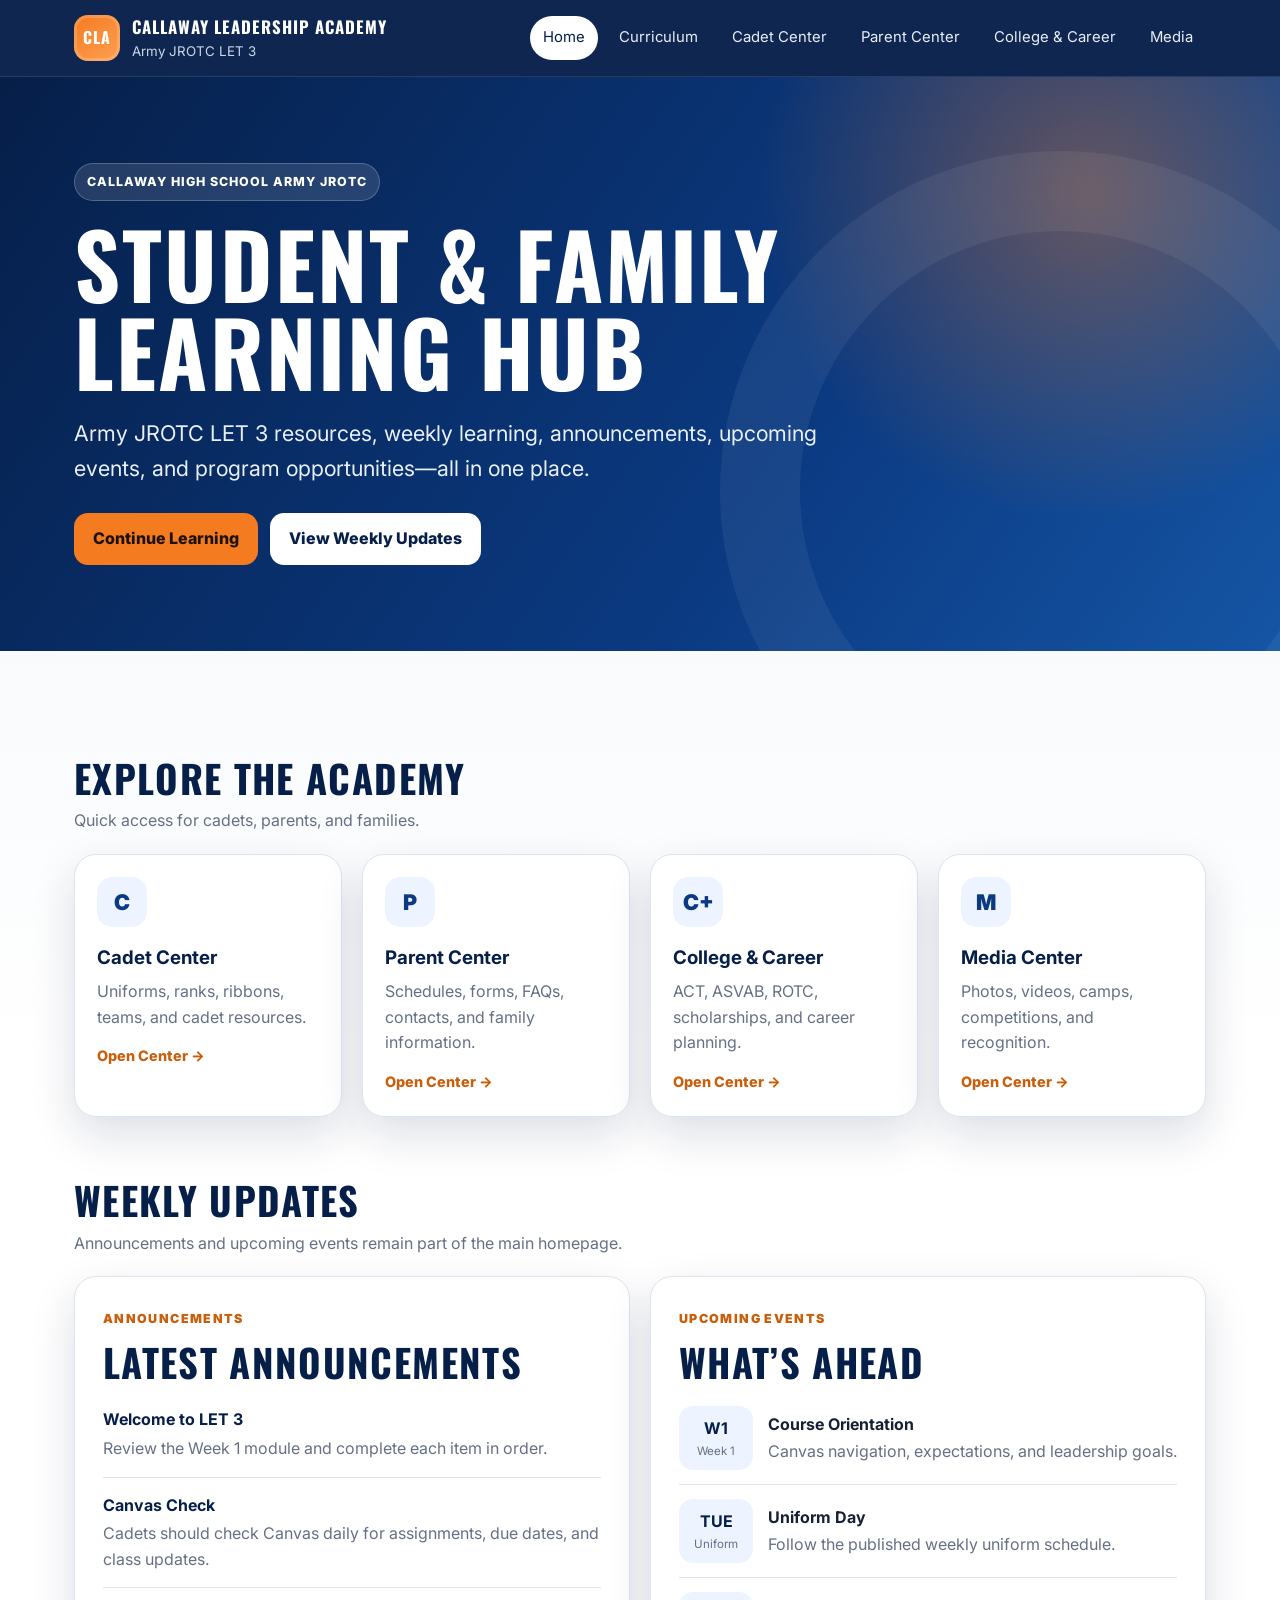
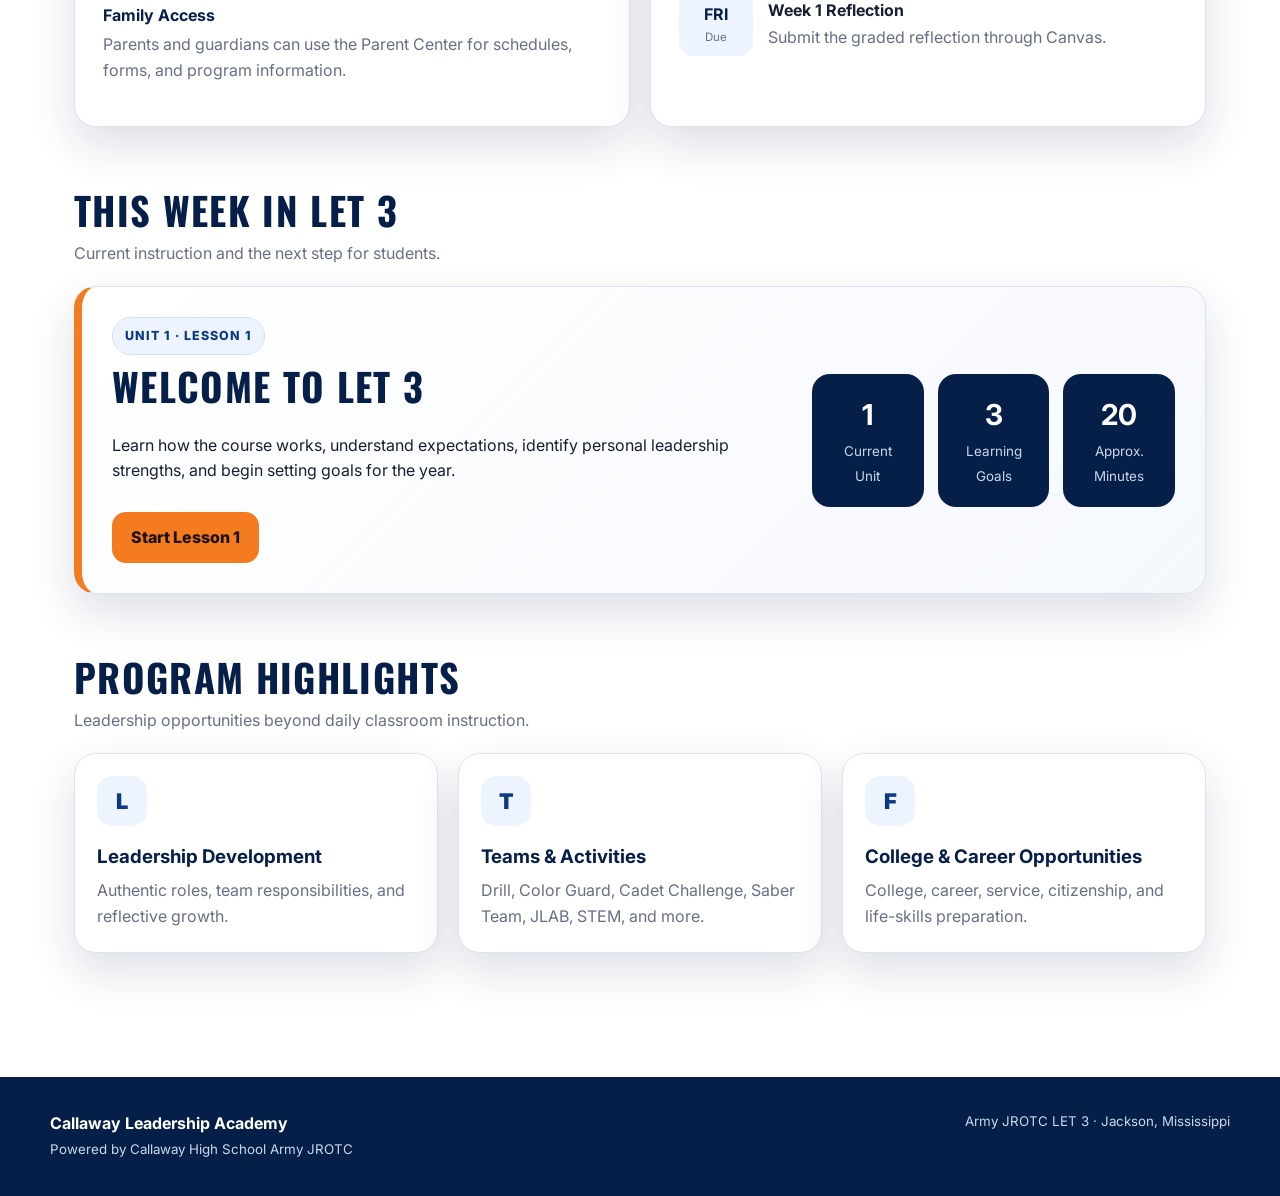
==== index.html @ 42c8ad1b "Add files via upload" ====
<!DOCTYPE html>
<html lang="en">
<head>
<meta charset="UTF-8">
<meta name="viewport" content="width=device-width,initial-scale=1">
<title>Callaway Leadership Academy | Army JROTC LET 3</title>
<link rel="preconnect" href="https://fonts.googleapis.com">
<link rel="preconnect" href="https://fonts.gstatic.com" crossorigin>
<link href="https://fonts.googleapis.com/css2?family=Inter:wght@400;600;700;800&family=Oswald:wght@500;600;700&display=swap" rel="stylesheet">
<link rel="stylesheet" href="assets/css/academy.css">
</head>
<body>
<header class="site-header">
  <div class="nav-wrap">
    <a class="brand" href="index.html">
      <div class="brand-mark">CLA</div>
      <div class="brand-copy">
        <strong>CALLAWAY LEADERSHIP ACADEMY</strong>
        <small>Army JROTC LET 3</small>
      </div>
    </a>
    <nav class="nav-links" aria-label="Primary">
      <a href="index.html" aria-current="page">Home</a>
      <a href="units/unit-1/lesson-1.html">Curriculum</a>
      <a href="academy/cadet-center/index.html">Cadet Center</a>
      <a href="academy/parent-center/index.html">Parent Center</a>
      <a href="academy/college-career/index.html">College & Career</a>
      <a href="academy/media-center/index.html">Media</a>
    </nav>
  </div>
</header>

<section class="hero">
  <div class="hero-inner">
    <span class="eyebrow">Callaway High School Army JROTC</span>
    <h1>Student & Family Learning Hub</h1>
    <p>Army JROTC LET 3 resources, weekly learning, announcements, upcoming events, and program opportunities—all in one place.</p>
    <div class="actions">
      <a class="btn btn-primary" href="units/unit-1/lesson-1.html">Continue Learning</a>
      <a class="btn btn-secondary" href="#weekly-updates">View Weekly Updates</a>
    </div>
  </div>
</section>

<main>
  <section aria-label="Academy quick links">
    <div class="section-head">
      <div>
        <h2>Explore the Academy</h2>
        <p>Quick access for cadets, parents, and families.</p>
      </div>
    </div>
    <div class="grid grid-4 academy-quick-links">
      <a class="card" href="academy/cadet-center/index.html"><div class="icon">C</div><h3>Cadet Center</h3><p>Uniforms, ranks, ribbons, teams, and cadet resources.</p><span class="meta">Open Center →</span></a>
      <a class="card" href="academy/parent-center/index.html"><div class="icon">P</div><h3>Parent Center</h3><p>Schedules, forms, FAQs, contacts, and family information.</p><span class="meta">Open Center →</span></a>
      <a class="card" href="academy/college-career/index.html"><div class="icon">C+</div><h3>College & Career</h3><p>ACT, ASVAB, ROTC, scholarships, and career planning.</p><span class="meta">Open Center →</span></a>
      <a class="card" href="academy/media-center/index.html"><div class="icon">M</div><h3>Media Center</h3><p>Photos, videos, camps, competitions, and recognition.</p><span class="meta">Open Center →</span></a>
    </div>
  </section>

  <section id="weekly-updates">
    <div class="section-head">
      <div>
        <h2>Weekly Updates</h2>
        <p>Announcements and upcoming events remain part of the main homepage.</p>
      </div>
    </div>
    <div class="grid grid-2">
      <article class="content-card update-panel">
        <span class="kicker">Announcements</span>
        <h2>Latest Announcements</h2>
        <div class="update-item"><strong>Welcome to LET 3</strong><p>Review the Week 1 module and complete each item in order.</p></div>
        <div class="update-item"><strong>Canvas Check</strong><p>Cadets should check Canvas daily for assignments, due dates, and class updates.</p></div>
        <div class="update-item"><strong>Family Access</strong><p>Parents and guardians can use the Parent Center for schedules, forms, and program information.</p></div>
      </article>
      <article class="content-card update-panel">
        <span class="kicker">Upcoming Events</span>
        <h2>What’s Ahead</h2>
        <div class="event-row"><div class="event-date"><strong>W1</strong><span>Week 1</span></div><div><strong>Course Orientation</strong><p>Canvas navigation, expectations, and leadership goals.</p></div></div>
        <div class="event-row"><div class="event-date"><strong>TUE</strong><span>Uniform</span></div><div><strong>Uniform Day</strong><p>Follow the published weekly uniform schedule.</p></div></div>
        <div class="event-row"><div class="event-date"><strong>FRI</strong><span>Due</span></div><div><strong>Week 1 Reflection</strong><p>Submit the graded reflection through Canvas.</p></div></div>
      </article>
    </div>
  </section>

  <section id="this-week">
    <div class="section-head">
      <div>
        <h2>This Week in LET 3</h2>
        <p>Current instruction and the next step for students.</p>
      </div>
    </div>
    <div class="content-card feature">
      <div>
        <span class="eyebrow" style="background:#eef4ff;color:#0b3a82;border-color:#d5e1f3">Unit 1 · Lesson 1</span>
        <h2>Welcome to LET 3</h2>
        <p>Learn how the course works, understand expectations, identify personal leadership strengths, and begin setting goals for the year.</p>
        <div class="actions">
          <a class="btn btn-primary" href="units/unit-1/lesson-1.html">Start Lesson 1</a>
        </div>
      </div>
      <div class="stat-row">
        <div class="stat"><strong>1</strong><span>Current Unit</span></div>
        <div class="stat"><strong>3</strong><span>Learning Goals</span></div>
        <div class="stat"><strong>20</strong><span>Approx. Minutes</span></div>
      </div>
    </div>
  </section>

  <section>
    <div class="section-head"><div><h2>Program Highlights</h2><p>Leadership opportunities beyond daily classroom instruction.</p></div></div>
    <div class="grid grid-3">
      <div class="card"><div class="icon">L</div><h3>Leadership Development</h3><p>Authentic roles, team responsibilities, and reflective growth.</p></div>
      <div class="card"><div class="icon">T</div><h3>Teams & Activities</h3><p>Drill, Color Guard, Cadet Challenge, Saber Team, JLAB, STEM, and more.</p></div>
      <div class="card"><div class="icon">F</div><h3>College & Career Opportunities</h3><p>College, career, service, citizenship, and life-skills preparation.</p></div>
    </div>
  </section>
</main>

<footer><div class="footer-inner"><div><strong>Callaway Leadership Academy</strong><br><small>Powered by Callaway High School Army JROTC</small></div><small>Army JROTC LET 3 · Jackson, Mississippi</small></div></footer>
</body>
</html>
---- assets/css/academy.css ----
:root{
  --cla-blue:#0b3a82;
  --cla-blue-dark:#061f49;
  --cla-orange:#f47b20;
  --cla-orange-dark:#c95e0b;
  --cla-white:#ffffff;
  --cla-ink:#172033;
  --cla-muted:#667085;
  --cla-surface:#f4f7fb;
  --cla-line:#dbe3ef;
  --cla-success:#177245;
  --cla-warning:#9a6700;
  --shadow:0 18px 45px rgba(6,31,73,.14);
  --radius:22px;
  --max:1180px;
}

*{box-sizing:border-box}
html{scroll-behavior:smooth}
body{
  margin:0;
  color:var(--cla-ink);
  background:linear-gradient(180deg,#eef3f9 0,#fff 38%);
  font-family:Inter,Arial,sans-serif;
  line-height:1.6;
}
img{max-width:100%;display:block}
a{text-decoration:none;color:inherit}
button,input,textarea{font:inherit}

.site-header{
  position:sticky;
  top:0;
  z-index:50;
  background:rgba(6,31,73,.96);
  color:white;
  backdrop-filter:blur(14px);
  border-bottom:1px solid rgba(255,255,255,.1);
}
.nav-wrap{
  max-width:var(--max);
  margin:auto;
  padding:14px 24px;
  display:flex;
  align-items:center;
  justify-content:space-between;
  gap:24px;
}
.brand{display:flex;align-items:center;gap:12px;min-width:0}
.brand-mark{
  width:46px;height:46px;border-radius:14px;
  display:grid;place-items:center;
  font-family:Oswald,Impact,sans-serif;
  font-weight:700;
  letter-spacing:.08em;
  background:linear-gradient(145deg,var(--cla-orange),#ff9f52);
  box-shadow:inset 0 0 0 3px rgba(255,255,255,.16);
}
.brand-copy strong{
  display:block;
  font-family:Oswald,Impact,sans-serif;
  letter-spacing:.06em;
  font-size:1.05rem;
}
.brand-copy small{display:block;color:#cbd8eb}
.nav-links{display:flex;gap:8px;flex-wrap:wrap;justify-content:flex-end}
.nav-links a{
  padding:10px 13px;
  border-radius:999px;
  color:#e8eef8;
  font-size:.93rem;
}
.nav-links a:hover,.nav-links a[aria-current="page"]{
  background:white;color:var(--cla-blue-dark)
}

.hero{
  color:white;
  background:
    radial-gradient(circle at 85% 20%,rgba(244,123,32,.38),transparent 28%),
    linear-gradient(125deg,var(--cla-blue-dark),var(--cla-blue) 63%,#1555a4);
  min-height:520px;
  display:flex;
  align-items:center;
  position:relative;
  overflow:hidden;
}
.hero:after{
  content:"";
  position:absolute;right:-120px;bottom:-180px;
  width:520px;height:520px;border-radius:50%;
  border:80px solid rgba(255,255,255,.06);
}
.hero-inner{
  width:100%;max-width:var(--max);margin:auto;
  padding:86px 24px;position:relative;z-index:1;
}
.eyebrow{
  display:inline-flex;
  align-items:center;
  gap:8px;
  padding:8px 12px;
  border-radius:999px;
  font-weight:800;
  letter-spacing:.08em;
  text-transform:uppercase;
  font-size:.78rem;
  background:rgba(255,255,255,.12);
  border:1px solid rgba(255,255,255,.22);
}
.hero h1,.page-hero h1{
  margin:18px 0 10px;
  font-family:Oswald,Impact,sans-serif;
  text-transform:uppercase;
  line-height:.98;
  letter-spacing:.025em;
  font-size:clamp(3rem,7vw,6.5rem);
  max-width:930px;
}
.hero p{
  font-size:clamp(1.05rem,2vw,1.35rem);
  max-width:760px;
  color:#e9f0fa;
}
.actions{display:flex;flex-wrap:wrap;gap:12px;margin-top:28px}
.btn{
  display:inline-flex;align-items:center;justify-content:center;
  min-height:48px;padding:12px 18px;
  border-radius:14px;font-weight:800;
  border:1px solid transparent;
  cursor:pointer;
}
.btn-primary{background:var(--cla-orange);color:#1d1209}
.btn-primary:hover{background:#ff9140}
.btn-secondary{background:white;color:var(--cla-blue-dark)}
.btn-outline{border-color:var(--cla-line);background:white;color:var(--cla-blue-dark)}

main{max-width:var(--max);margin:auto;padding:44px 24px 72px}
section{margin:0 0 52px}
.section-head{
  display:flex;align-items:end;justify-content:space-between;
  gap:24px;margin-bottom:20px
}
.section-head h2,.content-card h2,.lesson-section h2{
  margin:0;
  font-family:Oswald,Impact,sans-serif;
  text-transform:uppercase;
  letter-spacing:.035em;
  color:var(--cla-blue-dark);
  font-size:clamp(1.7rem,3vw,2.5rem)
}
.section-head p{margin:0;color:var(--cla-muted);max-width:620px}
.grid{display:grid;gap:20px}
.grid-2{grid-template-columns:repeat(2,minmax(0,1fr))}
.grid-3{grid-template-columns:repeat(3,minmax(0,1fr))}
.grid-4{grid-template-columns:repeat(4,minmax(0,1fr))}
.card,.content-card,.lesson-section{
  background:white;
  border:1px solid var(--cla-line);
  border-radius:var(--radius);
  box-shadow:var(--shadow);
}
.card{padding:22px;transition:.22s ease}
.card:hover{transform:translateY(-4px);border-color:#c8d5e8}
.card .icon{
  width:50px;height:50px;border-radius:15px;
  display:grid;place-items:center;
  background:#eef4ff;color:var(--cla-blue);
  font-weight:900;font-size:1.35rem;margin-bottom:16px
}
.card h3{margin:0 0 6px;color:var(--cla-blue-dark)}
.card p{margin:0;color:var(--cla-muted)}
.card .meta{
  display:inline-block;margin-top:14px;
  color:var(--cla-orange-dark);font-weight:800;font-size:.9rem
}
.feature{
  padding:30px;
  display:grid;
  grid-template-columns:1.3fr .7fr;
  gap:26px;
  align-items:center;
  background:linear-gradient(135deg,#fff,#f5f8fd);
  border-left:8px solid var(--cla-orange);
}
.feature h2{margin-top:0}
.stat-row{display:grid;grid-template-columns:repeat(3,1fr);gap:14px}
.stat{
  background:var(--cla-blue-dark);color:white;
  border-radius:18px;padding:18px;text-align:center
}
.stat strong{display:block;font-size:1.8rem;color:#fff}
.stat span{font-size:.84rem;color:#cad7ea}

.page-hero{
  background:linear-gradient(120deg,var(--cla-blue-dark),var(--cla-blue));
  color:white;padding:74px 24px 54px
}
.page-hero-inner{max-width:var(--max);margin:auto}
.page-hero h1{font-size:clamp(2.7rem,6vw,5.4rem)}
.page-hero p{max-width:760px;color:#e7eef8;font-size:1.1rem}
.breadcrumbs{font-size:.9rem;color:#cbd8eb}

.lesson-shell{
  max-width:var(--max);
  margin:auto;
  padding:36px 24px 78px;
}
.progress-wrap{margin-bottom:28px}
.progress-label{
  display:flex;justify-content:space-between;
  font-weight:800;color:var(--cla-blue-dark);margin-bottom:8px
}
.progress{
  height:12px;background:#e7edf6;border-radius:999px;overflow:hidden
}
.progress span{
  display:block;height:100%;width:14%;
  background:linear-gradient(90deg,var(--cla-orange),#ffad63)
}
.lesson-layout{
  display:grid;
  grid-template-columns:280px minmax(0,1fr);
  gap:26px;
}
.lesson-nav{
  position:sticky;top:94px;align-self:start;
  background:white;border:1px solid var(--cla-line);
  border-radius:20px;padding:16px;box-shadow:var(--shadow)
}
.lesson-nav strong{
  display:block;padding:8px 10px 12px;
  color:var(--cla-blue-dark)
}
.lesson-nav a{
  display:block;padding:10px 12px;border-radius:12px;
  color:var(--cla-muted)
}
.lesson-nav a:hover{background:#eef4ff;color:var(--cla-blue)}
.lesson-content{display:grid;gap:22px}
.lesson-section{padding:28px}
.lesson-section .kicker{
  font-size:.78rem;text-transform:uppercase;letter-spacing:.11em;
  font-weight:900;color:var(--cla-orange-dark)
}
.objective-list{display:grid;gap:12px;padding:0;list-style:none}
.objective-list li{
  display:flex;gap:12px;align-items:flex-start;
  background:var(--cla-surface);padding:14px 16px;border-radius:14px
}
.check{
  width:25px;height:25px;border-radius:50%;
  display:grid;place-items:center;
  background:#dff5e9;color:var(--cla-success);font-weight:900;flex:none
}
.quote{
  padding:20px 24px;border-left:6px solid var(--cla-orange);
  background:#fff8f2;border-radius:0 16px 16px 0;
  font-size:1.08rem
}
.scenario{
  border:1px solid #f2d1b9;
  background:linear-gradient(135deg,#fff8f2,#fff);
}
.option-grid{display:grid;gap:12px;margin-top:18px}
.option{
  width:100%;text-align:left;padding:14px 16px;
  background:white;border:1px solid var(--cla-line);
  border-radius:14px;cursor:pointer
}
.option:hover{border-color:var(--cla-blue);background:#f7faff}
.feedback{
  display:none;margin-top:16px;padding:14px 16px;border-radius:14px;font-weight:700
}
.feedback.good{display:block;background:#e7f6ed;color:#135c38}
.feedback.try{display:block;background:#fff4d6;color:#805800}
.quiz-question{margin-bottom:22px}
.quiz-question h3{margin-bottom:10px}
.quiz-result{
  margin-top:18px;padding:14px 16px;
  border-radius:14px;background:#eef4ff;color:var(--cla-blue-dark);font-weight:800
}
.reflection textarea{
  width:100%;min-height:130px;border:1px solid var(--cla-line);
  border-radius:14px;padding:14px;resize:vertical
}
.lesson-footer{
  display:flex;justify-content:space-between;gap:12px;flex-wrap:wrap
}

footer{
  background:var(--cla-blue-dark);color:white;
  padding:34px 24px
}
.footer-inner{
  max-width:var(--max);margin:auto;
  display:flex;justify-content:space-between;gap:24px;flex-wrap:wrap
}
footer small{color:#cbd8eb}

@media (max-width:900px){
  .nav-links{display:none}
  .grid-4,.grid-3{grid-template-columns:repeat(2,minmax(0,1fr))}
  .feature,.lesson-layout{grid-template-columns:1fr}
  .lesson-nav{position:static}
}
@media (max-width:620px){
  .hero{min-height:auto}
  .hero-inner{padding:66px 20px}
  main,.lesson-shell{padding-left:18px;padding-right:18px}
  .grid-2,.grid-3,.grid-4,.stat-row{grid-template-columns:1fr}
  .section-head{display:block}
  .section-head p{margin-top:8px}
  .brand-copy small{display:none}
}

/* v3.1 homepage corrections */
.update-panel{padding:28px}
.update-panel .kicker{font-size:.78rem;text-transform:uppercase;letter-spacing:.11em;font-weight:900;color:var(--cla-orange-dark)}
.update-item{padding:15px 0;border-bottom:1px solid var(--cla-line)}
.update-item:last-child{border-bottom:0}
.update-item strong{color:var(--cla-blue-dark)}
.update-item p{margin:3px 0 0;color:var(--cla-muted)}
.event-row{display:grid;grid-template-columns:74px 1fr;gap:15px;padding:14px 0;border-bottom:1px solid var(--cla-line);align-items:center}
.event-row:last-child{border-bottom:0}
.event-row p{margin:2px 0 0;color:var(--cla-muted)}
.event-date{background:#eef4ff;border-radius:14px;padding:10px;text-align:center;color:var(--cla-blue-dark)}
.event-date strong,.event-date span{display:block}
.event-date span{font-size:.72rem;color:var(--cla-muted)}

@media (max-width:900px){
  .nav-wrap{align-items:flex-start;flex-direction:column;gap:10px}
  .nav-links{display:flex;width:100%;overflow-x:auto;flex-wrap:nowrap;justify-content:flex-start;padding-bottom:3px}
  .nav-links a{white-space:nowrap;background:rgba(255,255,255,.06)}
  .site-header{position:relative}
}
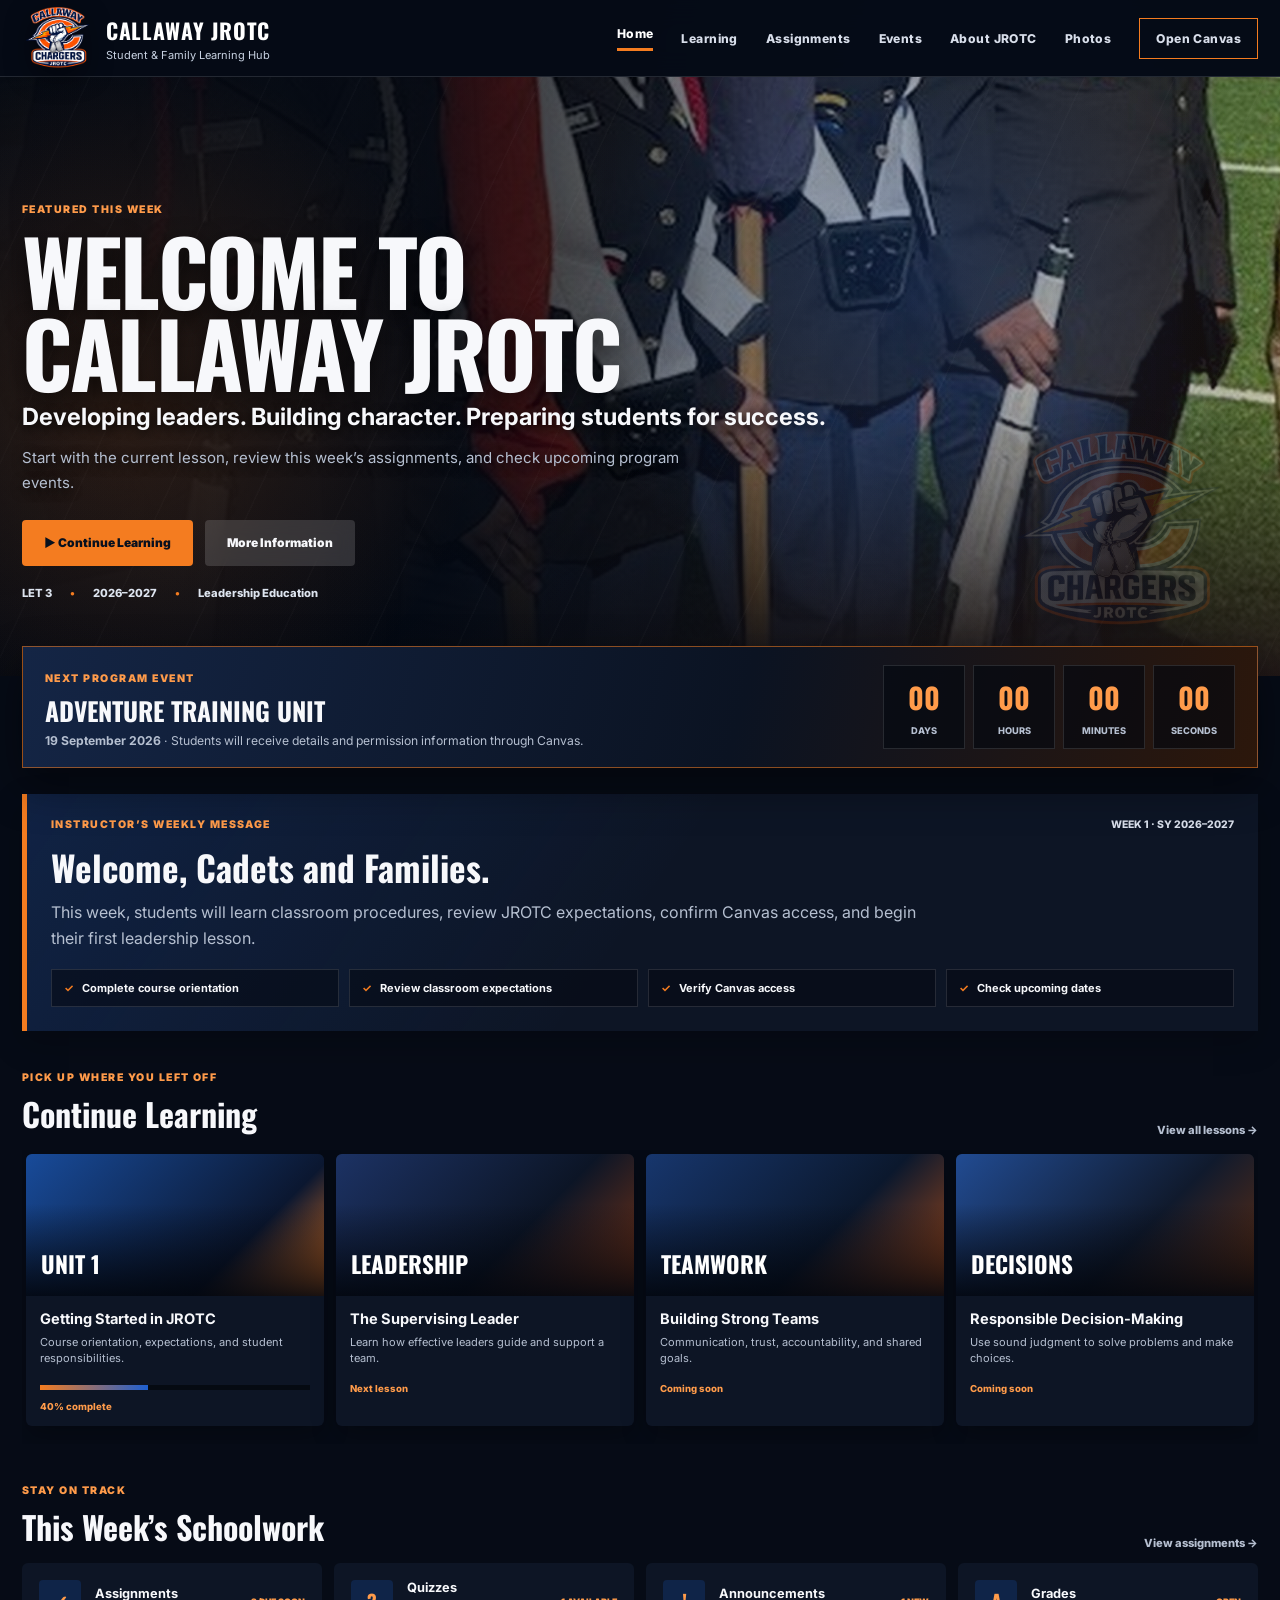
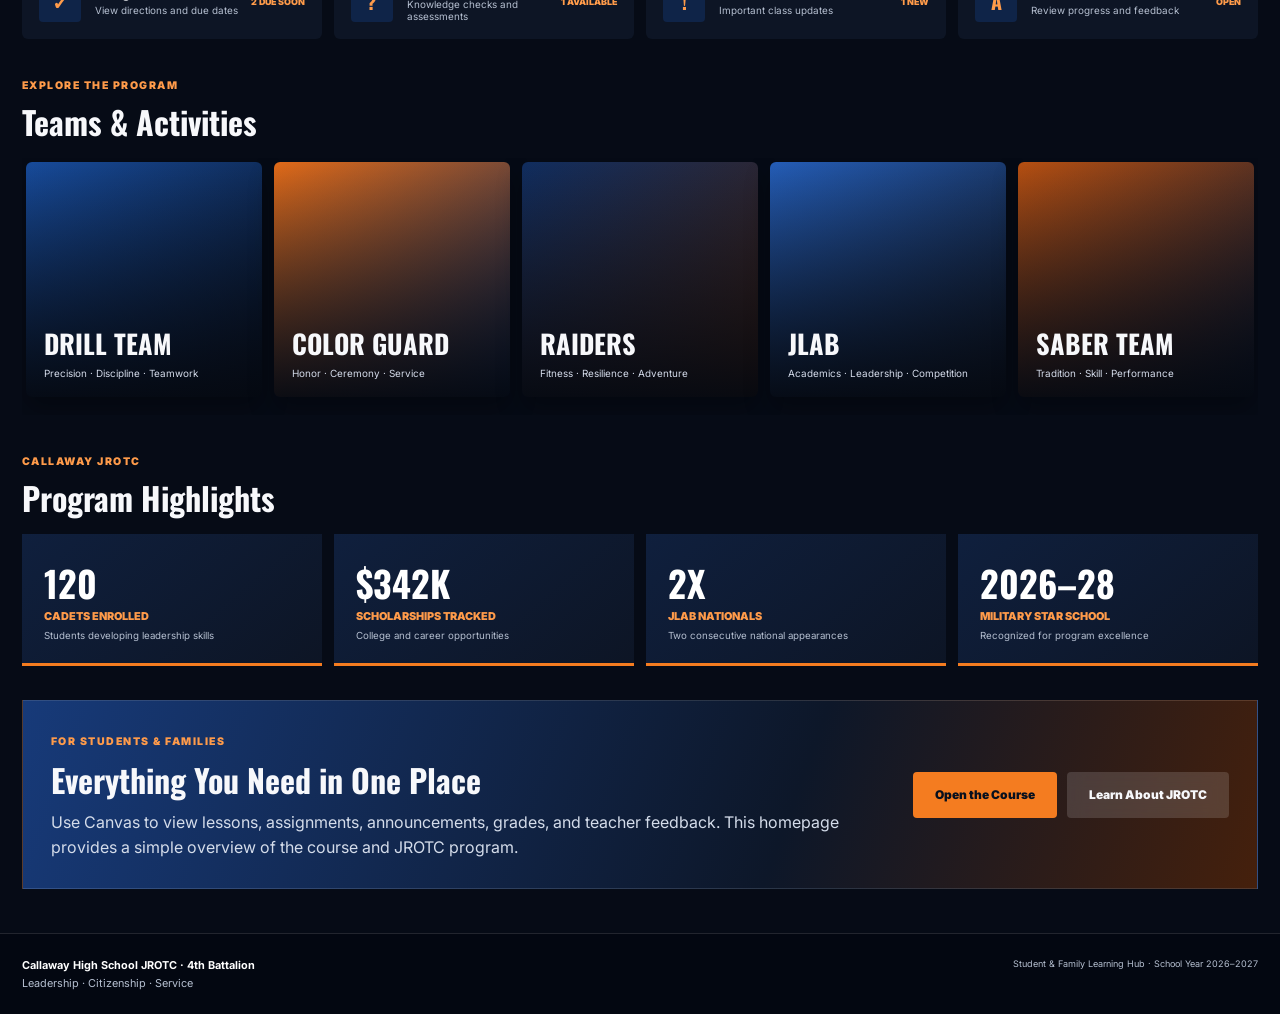
==== commit 57a05b59: "Add files via upload" ====
--- a/index.html
+++ b/index.html
@@ -1,122 +1,229 @@
-<!DOCTYPE html>
+<!doctype html>
 <html lang="en">
 <head>
-<meta charset="UTF-8">
-<meta name="viewport" content="width=device-width,initial-scale=1">
-<title>Callaway Leadership Academy | Army JROTC LET 3</title>
-<link rel="preconnect" href="https://fonts.googleapis.com">
-<link rel="preconnect" href="https://fonts.gstatic.com" crossorigin>
-<link href="https://fonts.googleapis.com/css2?family=Inter:wght@400;600;700;800&family=Oswald:wght@500;600;700&display=swap" rel="stylesheet">
-<link rel="stylesheet" href="assets/css/academy.css">
+  <meta charset="utf-8">
+  <meta name="viewport" content="width=device-width,initial-scale=1">
+  <title>Callaway JROTC Student &amp; Family Learning Hub</title>
+  <meta name="description" content="Callaway High School JROTC learning, assignments, events, teams, resources, and program highlights.">
+  <link rel="preconnect" href="https://fonts.googleapis.com">
+  <link rel="preconnect" href="https://fonts.gstatic.com" crossorigin>
+  <link href="https://fonts.googleapis.com/css2?family=Inter:wght@400;500;600;700;800;900&family=Oswald:wght@500;600;700&display=swap" rel="stylesheet">
+  <link rel="stylesheet" href="assets/css/style.css">
+  <script src="assets/js/script.js" defer></script>
 </head>
 <body>
+<a class="skip-link" href="#main">Skip to main content</a>
+
 <header class="site-header">
-  <div class="nav-wrap">
-    <a class="brand" href="index.html">
-      <div class="brand-mark">CLA</div>
-      <div class="brand-copy">
-        <strong>CALLAWAY LEADERSHIP ACADEMY</strong>
-        <small>Army JROTC LET 3</small>
-      </div>
+  <div class="header-inner">
+    <a class="brand" href="index.html" aria-label="Callaway JROTC home">
+      <img class="brand-logo" src="images/homepage/callaway-jrotc-logo.png" alt="Callaway Chargers JROTC logo">
+      <span class="brand-copy">
+        <strong>CALLAWAY JROTC</strong>
+        <small>Student &amp; Family Learning Hub</small>
+      </span>
     </a>
-    <nav class="nav-links" aria-label="Primary">
-      <a href="index.html" aria-current="page">Home</a>
-      <a href="units/unit-1/lesson-1.html">Curriculum</a>
-      <a href="academy/cadet-center/index.html">Cadet Center</a>
-      <a href="academy/parent-center/index.html">Parent Center</a>
-      <a href="academy/college-career/index.html">College & Career</a>
-      <a href="academy/media-center/index.html">Media</a>
+
+    <button class="menu-button" id="menu-button" type="button" aria-expanded="false" aria-controls="main-nav">Menu</button>
+
+    <nav class="main-nav" id="main-nav" aria-label="Main navigation">
+      <a class="active" href="#home">Home</a>
+      <a href="#learning">Learning</a>
+      <a href="#assignments">Assignments</a>
+      <a href="#events">Events</a>
+      <a href="battalion/our-battalion.html">About JROTC</a>
+      <a href="media/gallery.html">Photos</a>
+      <a class="canvas-button" href="https://jacksonps.instructure.com/courses/90257/modules" target="_top">Open Canvas</a>
     </nav>
   </div>
 </header>
 
-<section class="hero">
-  <div class="hero-inner">
-    <span class="eyebrow">Callaway High School Army JROTC</span>
-    <h1>Student & Family Learning Hub</h1>
-    <p>Army JROTC LET 3 resources, weekly learning, announcements, upcoming events, and program opportunities—all in one place.</p>
-    <div class="actions">
-      <a class="btn btn-primary" href="units/unit-1/lesson-1.html">Continue Learning</a>
-      <a class="btn btn-secondary" href="#weekly-updates">View Weekly Updates</a>
-    </div>
+<main id="main">
+  <section class="featured" id="home">
+    <div class="featured-overlay"></div>
+    <img class="hero-watermark" src="images/homepage/callaway-jrotc-logo.png" alt="" aria-hidden="true">
+    <div class="featured-content">
+      <span class="featured-label">FEATURED THIS WEEK</span>
+      <h1>Welcome to Callaway JROTC</h1>
+      <p class="featured-tagline">Developing leaders. Building character. Preparing students for success.</p>
+      <p class="featured-summary">Start with the current lesson, review this week’s assignments, and check upcoming program events.</p>
+      <div class="featured-actions">
+        <a class="button button-primary" href="https://jacksonps.instructure.com/courses/90257/modules" target="_top">▶ Continue Learning</a>
+        <a class="button button-secondary" href="#weekly-update">More Information</a>
+      </div>
+      <div class="featured-meta">
+        <span>LET 3</span>
+        <span>2026–2027</span>
+        <span>Leadership Education</span>
+      </div>
+    </div>
+  </section>
+
+  <section class="event-banner" id="events">
+    <div class="event-copy">
+      <span class="section-kicker">NEXT PROGRAM EVENT</span>
+      <h2 id="event-name">Adventure Training Unit</h2>
+      <p><strong id="event-date">19 September 2026</strong> · Students will receive details and permission information through Canvas.</p>
+    </div>
+    <div class="countdown" aria-label="Countdown to Adventure Training Unit">
+      <div><strong id="event-days">00</strong><span>Days</span></div>
+      <div><strong id="event-hours">00</strong><span>Hours</span></div>
+      <div><strong id="event-minutes">00</strong><span>Minutes</span></div>
+      <div><strong id="event-seconds">00</strong><span>Seconds</span></div>
+    </div>
+  </section>
+
+  <section class="weekly-update" id="weekly-update">
+    <div class="weekly-heading">
+      <span class="section-kicker">INSTRUCTOR’S WEEKLY MESSAGE</span>
+      <span class="week-label">WEEK 1 · SY 2026–2027</span>
+    </div>
+    <h2>Welcome, Cadets and Families.</h2>
+    <p>This week, students will learn classroom procedures, review JROTC expectations, confirm Canvas access, and begin their first leadership lesson.</p>
+    <div class="weekly-priorities">
+      <span>Complete course orientation</span>
+      <span>Review classroom expectations</span>
+      <span>Verify Canvas access</span>
+      <span>Check upcoming dates</span>
+    </div>
+  </section>
+
+  <section class="rail-section" id="learning">
+    <div class="rail-heading">
+      <div>
+        <span class="section-kicker">PICK UP WHERE YOU LEFT OFF</span>
+        <h2>Continue Learning</h2>
+      </div>
+      <a href="https://jacksonps.instructure.com/courses/90257/modules" target="_top">View all lessons →</a>
+    </div>
+
+    <div class="content-rail">
+      <a class="content-card featured-card" href="https://jacksonps.instructure.com/courses/90257/modules" target="_top">
+        <div class="card-visual card-unit-one"><span>UNIT 1</span></div>
+        <div class="card-body">
+          <h3>Getting Started in JROTC</h3>
+          <p>Course orientation, expectations, and student responsibilities.</p>
+          <div class="progress-line"><i style="width:40%"></i></div>
+          <small>40% complete</small>
+        </div>
+      </a>
+
+      <a class="content-card" href="https://jacksonps.instructure.com/courses/90257/modules" target="_top">
+        <div class="card-visual card-leadership"><span>LEADERSHIP</span></div>
+        <div class="card-body">
+          <h3>The Supervising Leader</h3>
+          <p>Learn how effective leaders guide and support a team.</p>
+          <small>Next lesson</small>
+        </div>
+      </a>
+
+      <a class="content-card" href="https://jacksonps.instructure.com/courses/90257/modules" target="_top">
+        <div class="card-visual card-teamwork"><span>TEAMWORK</span></div>
+        <div class="card-body">
+          <h3>Building Strong Teams</h3>
+          <p>Communication, trust, accountability, and shared goals.</p>
+          <small>Coming soon</small>
+        </div>
+      </a>
+
+      <a class="content-card" href="https://jacksonps.instructure.com/courses/90257/modules" target="_top">
+        <div class="card-visual card-decisions"><span>DECISIONS</span></div>
+        <div class="card-body">
+          <h3>Responsible Decision-Making</h3>
+          <p>Use sound judgment to solve problems and make choices.</p>
+          <small>Coming soon</small>
+        </div>
+      </a>
+    </div>
+  </section>
+
+  <section class="rail-section" id="assignments">
+    <div class="rail-heading">
+      <div>
+        <span class="section-kicker">STAY ON TRACK</span>
+        <h2>This Week’s Schoolwork</h2>
+      </div>
+      <a href="https://jacksonps.instructure.com/courses/90257/assignments" target="_top">View assignments →</a>
+    </div>
+
+    <div class="quick-rail">
+      <a class="quick-card" href="https://jacksonps.instructure.com/courses/90257/assignments" target="_top">
+        <span class="quick-icon">✓</span>
+        <div><strong>Assignments</strong><small>View directions and due dates</small></div>
+        <em>2 due soon</em>
+      </a>
+      <a class="quick-card" href="https://jacksonps.instructure.com/courses/90257/quizzes" target="_top">
+        <span class="quick-icon">?</span>
+        <div><strong>Quizzes</strong><small>Knowledge checks and assessments</small></div>
+        <em>1 available</em>
+      </a>
+      <a class="quick-card" href="https://jacksonps.instructure.com/courses/90257/announcements" target="_top">
+        <span class="quick-icon">!</span>
+        <div><strong>Announcements</strong><small>Important class updates</small></div>
+        <em>1 new</em>
+      </a>
+      <a class="quick-card" href="https://jacksonps.instructure.com/courses/90257/grades" target="_top">
+        <span class="quick-icon">A</span>
+        <div><strong>Grades</strong><small>Review progress and feedback</small></div>
+        <em>Open</em>
+      </a>
+    </div>
+  </section>
+
+  <section class="rail-section">
+    <div class="rail-heading">
+      <div>
+        <span class="section-kicker">EXPLORE THE PROGRAM</span>
+        <h2>Teams & Activities</h2>
+      </div>
+    </div>
+
+    <div class="content-rail activity-rail">
+      <a class="poster-card drill" href="teams/drill.html"><span>DRILL TEAM</span><small>Precision · Discipline · Teamwork</small></a>
+      <a class="poster-card color-guard" href="teams/color-guard.html"><span>COLOR GUARD</span><small>Honor · Ceremony · Service</small></a>
+      <a class="poster-card raiders" href="teams/raiders.html"><span>RAIDERS</span><small>Fitness · Resilience · Adventure</small></a>
+      <a class="poster-card jlab" href="teams/jlab.html"><span>JLAB</span><small>Academics · Leadership · Competition</small></a>
+      <a class="poster-card saber" href="teams/saber-team.html"><span>SABER TEAM</span><small>Tradition · Skill · Performance</small></a>
+    </div>
+  </section>
+
+  <section class="rail-section">
+    <div class="rail-heading">
+      <div>
+        <span class="section-kicker">CALLAWAY JROTC</span>
+        <h2>Program Highlights</h2>
+      </div>
+    </div>
+
+    <div class="highlight-grid">
+      <article><strong>120</strong><span>Cadets Enrolled</span><small>Students developing leadership skills</small></article>
+      <article><strong>$342K</strong><span>Scholarships Tracked</span><small>College and career opportunities</small></article>
+      <article><strong>2X</strong><span>JLAB Nationals</span><small>Two consecutive national appearances</small></article>
+      <article><strong>2026–28</strong><span>Military Star School</span><small>Recognized for program excellence</small></article>
+    </div>
+  </section>
+
+  <section class="rail-section family-section">
+    <div class="family-card">
+      <div>
+        <span class="section-kicker">FOR STUDENTS & FAMILIES</span>
+        <h2>Everything You Need in One Place</h2>
+        <p>Use Canvas to view lessons, assignments, announcements, grades, and teacher feedback. This homepage provides a simple overview of the course and JROTC program.</p>
+      </div>
+      <div class="family-actions">
+        <a class="button button-primary" href="https://jacksonps.instructure.com/courses/90257" target="_top">Open the Course</a>
+        <a class="button button-secondary" href="battalion/our-battalion.html">Learn About JROTC</a>
+      </div>
+    </div>
+  </section>
+</main>
+
+<footer>
+  <div>
+    <strong>Callaway High School JROTC · 4th Battalion</strong>
+    <span>Leadership · Citizenship · Service</span>
   </div>
-</section>
-
-<main>
-  <section aria-label="Academy quick links">
-    <div class="section-head">
-      <div>
-        <h2>Explore the Academy</h2>
-        <p>Quick access for cadets, parents, and families.</p>
-      </div>
-    </div>
-    <div class="grid grid-4 academy-quick-links">
-      <a class="card" href="academy/cadet-center/index.html"><div class="icon">C</div><h3>Cadet Center</h3><p>Uniforms, ranks, ribbons, teams, and cadet resources.</p><span class="meta">Open Center →</span></a>
-      <a class="card" href="academy/parent-center/index.html"><div class="icon">P</div><h3>Parent Center</h3><p>Schedules, forms, FAQs, contacts, and family information.</p><span class="meta">Open Center →</span></a>
-      <a class="card" href="academy/college-career/index.html"><div class="icon">C+</div><h3>College & Career</h3><p>ACT, ASVAB, ROTC, scholarships, and career planning.</p><span class="meta">Open Center →</span></a>
-      <a class="card" href="academy/media-center/index.html"><div class="icon">M</div><h3>Media Center</h3><p>Photos, videos, camps, competitions, and recognition.</p><span class="meta">Open Center →</span></a>
-    </div>
-  </section>
-
-  <section id="weekly-updates">
-    <div class="section-head">
-      <div>
-        <h2>Weekly Updates</h2>
-        <p>Announcements and upcoming events remain part of the main homepage.</p>
-      </div>
-    </div>
-    <div class="grid grid-2">
-      <article class="content-card update-panel">
-        <span class="kicker">Announcements</span>
-        <h2>Latest Announcements</h2>
-        <div class="update-item"><strong>Welcome to LET 3</strong><p>Review the Week 1 module and complete each item in order.</p></div>
-        <div class="update-item"><strong>Canvas Check</strong><p>Cadets should check Canvas daily for assignments, due dates, and class updates.</p></div>
-        <div class="update-item"><strong>Family Access</strong><p>Parents and guardians can use the Parent Center for schedules, forms, and program information.</p></div>
-      </article>
-      <article class="content-card update-panel">
-        <span class="kicker">Upcoming Events</span>
-        <h2>What’s Ahead</h2>
-        <div class="event-row"><div class="event-date"><strong>W1</strong><span>Week 1</span></div><div><strong>Course Orientation</strong><p>Canvas navigation, expectations, and leadership goals.</p></div></div>
-        <div class="event-row"><div class="event-date"><strong>TUE</strong><span>Uniform</span></div><div><strong>Uniform Day</strong><p>Follow the published weekly uniform schedule.</p></div></div>
-        <div class="event-row"><div class="event-date"><strong>FRI</strong><span>Due</span></div><div><strong>Week 1 Reflection</strong><p>Submit the graded reflection through Canvas.</p></div></div>
-      </article>
-    </div>
-  </section>
-
-  <section id="this-week">
-    <div class="section-head">
-      <div>
-        <h2>This Week in LET 3</h2>
-        <p>Current instruction and the next step for students.</p>
-      </div>
-    </div>
-    <div class="content-card feature">
-      <div>
-        <span class="eyebrow" style="background:#eef4ff;color:#0b3a82;border-color:#d5e1f3">Unit 1 · Lesson 1</span>
-        <h2>Welcome to LET 3</h2>
-        <p>Learn how the course works, understand expectations, identify personal leadership strengths, and begin setting goals for the year.</p>
-        <div class="actions">
-          <a class="btn btn-primary" href="units/unit-1/lesson-1.html">Start Lesson 1</a>
-        </div>
-      </div>
-      <div class="stat-row">
-        <div class="stat"><strong>1</strong><span>Current Unit</span></div>
-        <div class="stat"><strong>3</strong><span>Learning Goals</span></div>
-        <div class="stat"><strong>20</strong><span>Approx. Minutes</span></div>
-      </div>
-    </div>
-  </section>
-
-  <section>
-    <div class="section-head"><div><h2>Program Highlights</h2><p>Leadership opportunities beyond daily classroom instruction.</p></div></div>
-    <div class="grid grid-3">
-      <div class="card"><div class="icon">L</div><h3>Leadership Development</h3><p>Authentic roles, team responsibilities, and reflective growth.</p></div>
-      <div class="card"><div class="icon">T</div><h3>Teams & Activities</h3><p>Drill, Color Guard, Cadet Challenge, Saber Team, JLAB, STEM, and more.</p></div>
-      <div class="card"><div class="icon">F</div><h3>College & Career Opportunities</h3><p>College, career, service, citizenship, and life-skills preparation.</p></div>
-    </div>
-  </section>
-</main>
-
-<footer><div class="footer-inner"><div><strong>Callaway Leadership Academy</strong><br><small>Powered by Callaway High School Army JROTC</small></div><small>Army JROTC LET 3 · Jackson, Mississippi</small></div></footer>
+  <small>Student & Family Learning Hub · School Year 2026–2027</small>
+</footer>
 </body>
 </html>
--- a/assets/css/style.css
+++ b/assets/css/style.css
@@ -0,0 +1,378 @@
+
+:root{
+  --blue:#123f8c;
+  --blue-bright:#1d5fd1;
+  --orange:#f47c20;
+  --orange-light:#ff9b4a;
+  --ink:#060b16;
+  --panel:#0d1525;
+  --panel-2:#121d30;
+  --text:#f7f8fb;
+  --muted:#b5bfd0;
+  --line:rgba(255,255,255,.12);
+  --shadow:0 18px 45px rgba(0,0,0,.42);
+}
+*{box-sizing:border-box}
+html{scroll-behavior:smooth}
+body{
+  margin:0;
+  background:
+    radial-gradient(circle at 78% 4%,rgba(29,95,209,.22),transparent 28rem),
+    var(--ink);
+  color:var(--text);
+  font-family:Inter,Arial,sans-serif;
+}
+a{color:inherit;text-decoration:none}
+button{font:inherit}
+.skip-link{position:absolute;left:-9999px}
+.skip-link:focus{left:12px;top:12px;z-index:1000;background:#fff;color:#000;padding:10px}
+.site-header{
+  position:sticky;
+  top:0;
+  z-index:50;
+  background:rgba(6,11,22,.94);
+  border-bottom:1px solid var(--line);
+  backdrop-filter:blur(14px);
+}
+.header-inner{
+  width:min(1500px,calc(100% - 44px));
+  min-height:76px;
+  margin:auto;
+  display:flex;
+  align-items:center;
+  justify-content:space-between;
+  gap:24px;
+}
+.brand{display:flex;align-items:center;gap:12px}
+.brand-mark{
+  display:grid;
+  place-items:center;
+  width:42px;height:42px;
+  border:2px solid var(--orange);
+  color:var(--orange);
+  font:800 1.45rem Oswald;
+}
+.brand strong{display:block;font:700 1.25rem Oswald;letter-spacing:.03em}
+.brand small{display:block;color:var(--muted);font-size:.69rem;margin-top:2px}
+.main-nav{display:flex;align-items:center;gap:28px}
+.main-nav a{
+  color:#d8deea;
+  font-size:.76rem;
+  font-weight:800;
+  letter-spacing:.035em;
+}
+.main-nav a:hover,.main-nav a.active{color:#fff}
+.main-nav a.active{border-bottom:3px solid var(--orange);padding-bottom:7px}
+.canvas-button{border:1px solid var(--orange);padding:12px 16px!important}
+.canvas-button:hover{background:var(--orange);color:#07101e!important}
+.menu-button{display:none;background:none;border:1px solid var(--line);color:#fff;padding:8px 12px}
+
+.featured{
+  position:relative;
+  min-height:560px;
+  display:flex;
+  align-items:flex-end;
+  overflow:hidden;
+  background:
+    linear-gradient(90deg,rgba(4,9,18,.98) 0%,rgba(4,9,18,.82) 40%,rgba(4,9,18,.25) 72%),
+    linear-gradient(0deg,var(--ink) 0%,transparent 42%),
+    url("../../images/homepage/hero.jpg") center/cover no-repeat,
+    linear-gradient(135deg,#0c1d3f,#09101e 62%,#3f1e0b);
+}
+.featured:after{
+  content:"";
+  position:absolute;inset:0;
+  background:
+    linear-gradient(130deg,transparent 48%,rgba(244,124,32,.11)),
+    repeating-linear-gradient(115deg,transparent 0 80px,rgba(255,255,255,.018) 81px 82px);
+}
+.featured-overlay{position:absolute;inset:0;background:radial-gradient(circle at 72% 35%,rgba(29,95,209,.25),transparent 22rem)}
+.featured-content{
+  position:relative;
+  z-index:2;
+  width:min(1500px,calc(100% - 44px));
+  margin:0 auto;
+  padding:120px 0 76px;
+}
+.featured-label,.section-kicker{
+  color:var(--orange-light);
+  font-size:.66rem;
+  font-weight:900;
+  letter-spacing:.14em;
+}
+.featured h1{
+  max-width:830px;
+  margin:12px 0 8px;
+  font:700 clamp(3.4rem,7vw,6.6rem)/.92 Oswald;
+  letter-spacing:-.02em;
+  text-transform:uppercase;
+}
+.featured-tagline{font-size:clamp(1.1rem,2vw,1.48rem);font-weight:700;margin:0 0 12px}
+.featured-summary{max-width:660px;color:var(--muted);font-size:.94rem;line-height:1.65}
+.featured-actions{display:flex;gap:12px;margin-top:24px}
+.button{
+  display:inline-flex;align-items:center;justify-content:center;
+  min-height:46px;padding:12px 22px;
+  border-radius:4px;font-size:.75rem;font-weight:900;
+}
+.button-primary{background:var(--orange);color:#07101e}
+.button-primary:hover{background:var(--orange-light);transform:translateY(-2px)}
+.button-secondary{background:rgba(255,255,255,.15);backdrop-filter:blur(8px)}
+.button-secondary:hover{background:rgba(255,255,255,.23)}
+.featured-meta{display:flex;gap:18px;margin-top:20px;color:#dde4ef;font-size:.7rem;font-weight:800}
+.featured-meta span+span:before{content:"•";color:var(--orange);margin-right:18px}
+
+.event-banner,.weekly-update,.rail-section{
+  width:min(1500px,calc(100% - 44px));
+  margin-left:auto;margin-right:auto;
+}
+.event-banner{
+  position:relative;
+  z-index:4;
+  margin-top:-30px;
+  padding:18px 22px;
+  display:grid;
+  grid-template-columns:1fr auto;
+  align-items:center;
+  gap:30px;
+  background:linear-gradient(105deg,#142545,#0b1322 58%,#2c170b);
+  border:1px solid rgba(244,124,32,.55);
+  box-shadow:var(--shadow);
+}
+.event-copy h2{margin:5px 0 4px;font:700 1.6rem Oswald;text-transform:uppercase}
+.event-copy p{margin:0;color:var(--muted);font-size:.76rem}
+.countdown{display:grid;grid-template-columns:repeat(4,82px);gap:8px}
+.countdown div{text-align:center;padding:10px;background:rgba(3,8,16,.62);border:1px solid var(--line)}
+.countdown strong{display:block;color:var(--orange-light);font:700 1.8rem Oswald}
+.countdown span{color:var(--muted);font-size:.58rem;font-weight:800;text-transform:uppercase}
+
+.weekly-update{
+  margin-top:26px;
+  padding:24px;
+  background:linear-gradient(125deg,rgba(29,95,209,.18),transparent 50%),var(--panel);
+  border-left:5px solid var(--orange);
+  box-shadow:0 12px 30px rgba(0,0,0,.22);
+}
+.weekly-heading{display:flex;justify-content:space-between;align-items:center;gap:20px}
+.week-label{color:#d8deea;font-size:.65rem;font-weight:800}
+.weekly-update h2{margin:10px 0 6px;font:700 2.2rem Oswald}
+.weekly-update>p{max-width:900px;margin:0;color:var(--muted);line-height:1.65}
+.weekly-priorities{display:grid;grid-template-columns:repeat(4,1fr);gap:10px;margin-top:18px}
+.weekly-priorities span{
+  padding:11px 12px;background:rgba(4,9,18,.55);border:1px solid var(--line);
+  font-size:.69rem;font-weight:700;
+}
+.weekly-priorities span:before{content:"✓";color:var(--orange);margin-right:8px}
+
+.rail-section{padding-top:34px}
+.rail-heading{display:flex;justify-content:space-between;align-items:end;gap:20px;margin-bottom:13px}
+.rail-heading h2{margin:5px 0 0;font:700 2rem Oswald}
+.rail-heading>a{color:var(--muted);font-size:.7rem;font-weight:800}
+.rail-heading>a:hover{color:var(--orange-light)}
+.content-rail{
+  display:grid;
+  grid-auto-flow:column;
+  grid-auto-columns:minmax(250px,1fr);
+  grid-template-columns:repeat(4,minmax(0,1fr));
+  gap:12px;
+  overflow-x:auto;
+  padding:4px 4px 18px;
+  scrollbar-width:thin;
+}
+.content-card{
+  min-width:0;
+  background:var(--panel);
+  border-radius:6px;
+  overflow:hidden;
+  transition:.22s ease;
+  box-shadow:0 10px 24px rgba(0,0,0,.25);
+}
+.content-card:hover{transform:scale(1.035);z-index:3;box-shadow:var(--shadow)}
+.card-visual{
+  height:142px;
+  display:flex;
+  align-items:flex-end;
+  padding:15px;
+  background-size:cover;background-position:center;
+  position:relative;
+}
+.card-visual:after{content:"";position:absolute;inset:0;background:linear-gradient(0deg,rgba(2,6,14,.9),transparent 65%)}
+.card-visual span{position:relative;z-index:1;color:#fff;font:700 1.45rem Oswald}
+.card-unit-one{background:linear-gradient(135deg,#184b9a,#0b1730 70%,#f47c20)}
+.card-leadership{background:linear-gradient(135deg,#1c3264,#0c1526 60%,#7e3514)}
+.card-teamwork{background:linear-gradient(135deg,#17366d,#0b182d 60%,#ac4c17)}
+.card-decisions{background:linear-gradient(135deg,#214b92,#101a2d 60%,#673010)}
+.card-body{padding:14px}
+.card-body h3{margin:0 0 6px;font-size:.91rem}
+.card-body p{min-height:38px;margin:0;color:var(--muted);font-size:.69rem;line-height:1.45}
+.card-body small{display:block;margin-top:11px;color:var(--orange-light);font-weight:800;font-size:.6rem}
+.progress-line{height:5px;margin-top:13px;background:#050a12}
+.progress-line i{display:block;height:100%;background:linear-gradient(90deg,var(--orange),var(--blue-bright))}
+
+.quick-rail{display:grid;grid-template-columns:repeat(4,1fr);gap:12px}
+.quick-card{
+  display:grid;
+  grid-template-columns:44px 1fr auto;
+  align-items:center;gap:12px;
+  padding:16px;background:var(--panel);border:1px solid transparent;border-radius:6px;
+  transition:.2s ease;
+}
+.quick-card:hover{border-color:var(--orange);transform:translateY(-3px)}
+.quick-icon{
+  display:grid;place-items:center;width:42px;height:42px;
+  background:rgba(29,95,209,.2);color:var(--orange-light);
+  font:800 1.25rem Oswald;border-radius:4px;
+}
+.quick-card strong{display:block;font-size:.8rem}
+.quick-card small{display:block;color:var(--muted);font-size:.62rem;margin-top:3px}
+.quick-card em{color:var(--orange-light);font-size:.56rem;font-style:normal;font-weight:900;text-transform:uppercase}
+
+.activity-rail{grid-template-columns:repeat(5,minmax(0,1fr));grid-auto-columns:minmax(210px,1fr)}
+.poster-card{
+  min-height:235px;
+  padding:18px;
+  display:flex;
+  flex-direction:column;
+  justify-content:flex-end;
+  border-radius:6px;
+  background-size:cover;
+  box-shadow:0 12px 26px rgba(0,0,0,.3);
+  transition:.22s ease;
+}
+.poster-card:hover{transform:scale(1.04);box-shadow:var(--shadow)}
+.poster-card span{font:700 1.65rem Oswald}
+.poster-card small{color:#d4dbea;font-size:.62rem;margin-top:4px}
+.poster-card.drill{background:linear-gradient(0deg,rgba(5,9,17,.94),transparent),linear-gradient(135deg,#174b9b,#091223)}
+.poster-card.color-guard{background:linear-gradient(0deg,rgba(5,9,17,.94),transparent),linear-gradient(135deg,#e16a18,#152b54)}
+.poster-card.raiders{background:linear-gradient(0deg,rgba(5,9,17,.94),transparent),linear-gradient(135deg,#102d5f,#43200e)}
+.poster-card.jlab{background:linear-gradient(0deg,rgba(5,9,17,.94),transparent),linear-gradient(135deg,#245db7,#121a2a)}
+.poster-card.saber{background:linear-gradient(0deg,rgba(5,9,17,.94),transparent),linear-gradient(135deg,#b64f11,#0a1831)}
+
+.highlight-grid{display:grid;grid-template-columns:repeat(4,1fr);gap:12px}
+.highlight-grid article{padding:22px;background:linear-gradient(140deg,rgba(29,95,209,.14),transparent),var(--panel);border-bottom:3px solid var(--orange)}
+.highlight-grid strong{display:block;color:#fff;font:700 2.25rem Oswald}
+.highlight-grid span{display:block;color:var(--orange-light);font-size:.68rem;font-weight:900;text-transform:uppercase}
+.highlight-grid small{display:block;color:var(--muted);font-size:.61rem;margin-top:7px}
+
+.family-section{padding-bottom:44px}
+.family-card{
+  display:grid;grid-template-columns:1.4fr auto;align-items:center;gap:28px;
+  padding:28px;background:linear-gradient(110deg,#173a79,#0d1729 62%,#45200c);
+  border:1px solid rgba(255,255,255,.12);
+}
+.family-card h2{margin:7px 0;font:700 2rem Oswald}
+.family-card p{max-width:850px;margin:0;color:#d4dcea;line-height:1.55}
+.family-actions{display:flex;gap:10px}
+
+footer{
+  padding:24px max(22px,calc((100% - 1500px)/2));
+  display:flex;justify-content:space-between;gap:20px;
+  background:#030711;border-top:1px solid var(--line);
+  color:var(--muted);font-size:.68rem;
+}
+footer strong{display:block;color:#fff}
+footer span{display:block;margin-top:4px}
+
+@media(max-width:1050px){
+  .main-nav{display:none;position:absolute;top:76px;left:0;right:0;padding:18px 22px;background:#070d18;flex-direction:column;align-items:flex-start}
+  .main-nav.open{display:flex}
+  .menu-button{display:block}
+  .content-rail{grid-template-columns:none}
+  .quick-rail,.highlight-grid{grid-template-columns:1fr 1fr}
+  .weekly-priorities{grid-template-columns:1fr 1fr}
+  .family-card{grid-template-columns:1fr}
+}
+@media(max-width:720px){
+  .header-inner,.featured-content,.event-banner,.weekly-update,.rail-section{width:min(100% - 26px,1500px)}
+  .featured{min-height:520px}
+  .featured-content{padding-bottom:58px}
+  .featured h1{font-size:3rem}
+  .event-banner{grid-template-columns:1fr}
+  .countdown{grid-template-columns:repeat(2,1fr)}
+  .weekly-heading,.rail-heading{align-items:flex-start;flex-direction:column}
+  .quick-rail,.highlight-grid,.weekly-priorities{grid-template-columns:1fr}
+  .family-actions,.featured-actions{flex-direction:column;align-items:stretch}
+  footer{flex-direction:column}
+}
+
+
+/* VERSION 8.0 — CALLAWAY LOGO + REAL HERO PHOTOGRAPH */
+.brand{
+  min-width:290px;
+}
+.brand-logo{
+  width:72px;
+  height:72px;
+  object-fit:contain;
+  flex:0 0 auto;
+  filter:drop-shadow(0 8px 14px rgba(0,0,0,.45));
+}
+.brand-copy strong{
+  color:#fff;
+  font-size:1.35rem;
+}
+.brand-copy small{
+  color:#c8d2e2;
+}
+.featured{
+  min-height:590px;
+  background:
+    linear-gradient(90deg,rgba(3,8,17,.98) 0%,rgba(3,8,17,.88) 34%,rgba(3,8,17,.37) 64%,rgba(3,8,17,.18) 100%),
+    linear-gradient(0deg,var(--ink) 0%,transparent 46%),
+    url("../../images/homepage/hero.jpg") center 38%/cover no-repeat;
+}
+.featured:before{
+  content:"";
+  position:absolute;
+  inset:0;
+  z-index:1;
+  background:
+    radial-gradient(circle at 10% 55%,rgba(244,124,32,.16),transparent 22rem),
+    linear-gradient(90deg,rgba(6,11,22,.22),transparent 54%);
+  pointer-events:none;
+}
+.hero-watermark{
+  position:absolute;
+  z-index:2;
+  right:3.5%;
+  bottom:5%;
+  width:clamp(170px,18vw,310px);
+  opacity:.13;
+  filter:drop-shadow(0 12px 24px rgba(0,0,0,.6));
+  pointer-events:none;
+}
+.featured-content{
+  z-index:3;
+}
+.featured h1{
+  max-width:760px;
+  text-shadow:0 8px 24px rgba(0,0,0,.65);
+}
+.featured-tagline,
+.featured-summary{
+  text-shadow:0 3px 12px rgba(0,0,0,.85);
+}
+@media(max-width:1050px){
+  .brand{min-width:0}
+  .brand-logo{width:58px;height:58px}
+}
+@media(max-width:720px){
+  .brand-copy small{display:none}
+  .brand-logo{width:48px;height:48px}
+  .hero-watermark{display:none}
+  .featured{
+    background:
+      linear-gradient(90deg,rgba(3,8,17,.97),rgba(3,8,17,.64)),
+      linear-gradient(0deg,var(--ink),transparent 48%),
+      url("../../images/homepage/hero.jpg") 58% center/cover no-repeat;
+  }
+}
+
+/* VERSION 9.0 FINAL CORRECTIONS */
+.countdown div{min-width:0}
+@media(max-width:900px){
+  .countdown{grid-template-columns:repeat(4,minmax(64px,1fr))}
+}
+@media(max-width:560px){
+  .countdown{grid-template-columns:repeat(2,1fr)}
+}
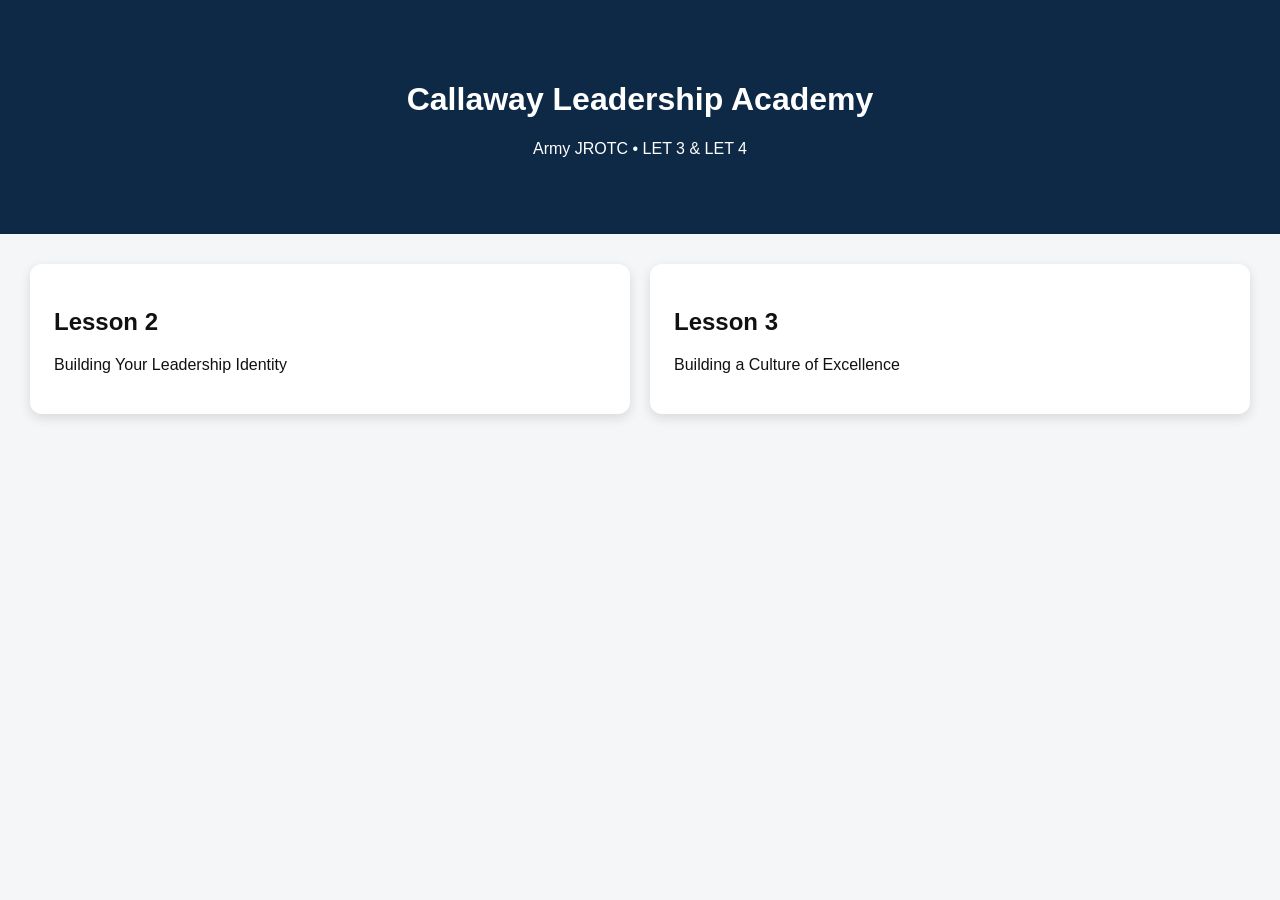
==== commit c9f1a02a: "Add files via upload" ====
--- a/index.html
+++ b/index.html
@@ -1,229 +1,26 @@
-<!doctype html>
+<!DOCTYPE html>
 <html lang="en">
 <head>
-  <meta charset="utf-8">
-  <meta name="viewport" content="width=device-width,initial-scale=1">
-  <title>Callaway JROTC Student &amp; Family Learning Hub</title>
-  <meta name="description" content="Callaway High School JROTC learning, assignments, events, teams, resources, and program highlights.">
-  <link rel="preconnect" href="https://fonts.googleapis.com">
-  <link rel="preconnect" href="https://fonts.gstatic.com" crossorigin>
-  <link href="https://fonts.googleapis.com/css2?family=Inter:wght@400;500;600;700;800;900&family=Oswald:wght@500;600;700&display=swap" rel="stylesheet">
-  <link rel="stylesheet" href="assets/css/style.css">
-  <script src="assets/js/script.js" defer></script>
+<meta charset="UTF-8">
+<meta name="viewport" content="width=device-width,initial-scale=1.0">
+<title>Callaway Leadership Academy</title>
+<link rel="stylesheet" href="css/style.css">
 </head>
 <body>
-<a class="skip-link" href="#main">Skip to main content</a>
-
-<header class="site-header">
-  <div class="header-inner">
-    <a class="brand" href="index.html" aria-label="Callaway JROTC home">
-      <img class="brand-logo" src="images/homepage/callaway-jrotc-logo.png" alt="Callaway Chargers JROTC logo">
-      <span class="brand-copy">
-        <strong>CALLAWAY JROTC</strong>
-        <small>Student &amp; Family Learning Hub</small>
-      </span>
-    </a>
-
-    <button class="menu-button" id="menu-button" type="button" aria-expanded="false" aria-controls="main-nav">Menu</button>
-
-    <nav class="main-nav" id="main-nav" aria-label="Main navigation">
-      <a class="active" href="#home">Home</a>
-      <a href="#learning">Learning</a>
-      <a href="#assignments">Assignments</a>
-      <a href="#events">Events</a>
-      <a href="battalion/our-battalion.html">About JROTC</a>
-      <a href="media/gallery.html">Photos</a>
-      <a class="canvas-button" href="https://jacksonps.instructure.com/courses/90257/modules" target="_top">Open Canvas</a>
-    </nav>
-  </div>
+<header class="hero">
+<h1>Callaway Leadership Academy</h1>
+<p>Army JROTC • LET 3 & LET 4</p>
 </header>
-
-<main id="main">
-  <section class="featured" id="home">
-    <div class="featured-overlay"></div>
-    <img class="hero-watermark" src="images/homepage/callaway-jrotc-logo.png" alt="" aria-hidden="true">
-    <div class="featured-content">
-      <span class="featured-label">FEATURED THIS WEEK</span>
-      <h1>Welcome to Callaway JROTC</h1>
-      <p class="featured-tagline">Developing leaders. Building character. Preparing students for success.</p>
-      <p class="featured-summary">Start with the current lesson, review this week’s assignments, and check upcoming program events.</p>
-      <div class="featured-actions">
-        <a class="button button-primary" href="https://jacksonps.instructure.com/courses/90257/modules" target="_top">▶ Continue Learning</a>
-        <a class="button button-secondary" href="#weekly-update">More Information</a>
-      </div>
-      <div class="featured-meta">
-        <span>LET 3</span>
-        <span>2026–2027</span>
-        <span>Leadership Education</span>
-      </div>
-    </div>
-  </section>
-
-  <section class="event-banner" id="events">
-    <div class="event-copy">
-      <span class="section-kicker">NEXT PROGRAM EVENT</span>
-      <h2 id="event-name">Adventure Training Unit</h2>
-      <p><strong id="event-date">19 September 2026</strong> · Students will receive details and permission information through Canvas.</p>
-    </div>
-    <div class="countdown" aria-label="Countdown to Adventure Training Unit">
-      <div><strong id="event-days">00</strong><span>Days</span></div>
-      <div><strong id="event-hours">00</strong><span>Hours</span></div>
-      <div><strong id="event-minutes">00</strong><span>Minutes</span></div>
-      <div><strong id="event-seconds">00</strong><span>Seconds</span></div>
-    </div>
-  </section>
-
-  <section class="weekly-update" id="weekly-update">
-    <div class="weekly-heading">
-      <span class="section-kicker">INSTRUCTOR’S WEEKLY MESSAGE</span>
-      <span class="week-label">WEEK 1 · SY 2026–2027</span>
-    </div>
-    <h2>Welcome, Cadets and Families.</h2>
-    <p>This week, students will learn classroom procedures, review JROTC expectations, confirm Canvas access, and begin their first leadership lesson.</p>
-    <div class="weekly-priorities">
-      <span>Complete course orientation</span>
-      <span>Review classroom expectations</span>
-      <span>Verify Canvas access</span>
-      <span>Check upcoming dates</span>
-    </div>
-  </section>
-
-  <section class="rail-section" id="learning">
-    <div class="rail-heading">
-      <div>
-        <span class="section-kicker">PICK UP WHERE YOU LEFT OFF</span>
-        <h2>Continue Learning</h2>
-      </div>
-      <a href="https://jacksonps.instructure.com/courses/90257/modules" target="_top">View all lessons →</a>
-    </div>
-
-    <div class="content-rail">
-      <a class="content-card featured-card" href="https://jacksonps.instructure.com/courses/90257/modules" target="_top">
-        <div class="card-visual card-unit-one"><span>UNIT 1</span></div>
-        <div class="card-body">
-          <h3>Getting Started in JROTC</h3>
-          <p>Course orientation, expectations, and student responsibilities.</p>
-          <div class="progress-line"><i style="width:40%"></i></div>
-          <small>40% complete</small>
-        </div>
-      </a>
-
-      <a class="content-card" href="https://jacksonps.instructure.com/courses/90257/modules" target="_top">
-        <div class="card-visual card-leadership"><span>LEADERSHIP</span></div>
-        <div class="card-body">
-          <h3>The Supervising Leader</h3>
-          <p>Learn how effective leaders guide and support a team.</p>
-          <small>Next lesson</small>
-        </div>
-      </a>
-
-      <a class="content-card" href="https://jacksonps.instructure.com/courses/90257/modules" target="_top">
-        <div class="card-visual card-teamwork"><span>TEAMWORK</span></div>
-        <div class="card-body">
-          <h3>Building Strong Teams</h3>
-          <p>Communication, trust, accountability, and shared goals.</p>
-          <small>Coming soon</small>
-        </div>
-      </a>
-
-      <a class="content-card" href="https://jacksonps.instructure.com/courses/90257/modules" target="_top">
-        <div class="card-visual card-decisions"><span>DECISIONS</span></div>
-        <div class="card-body">
-          <h3>Responsible Decision-Making</h3>
-          <p>Use sound judgment to solve problems and make choices.</p>
-          <small>Coming soon</small>
-        </div>
-      </a>
-    </div>
-  </section>
-
-  <section class="rail-section" id="assignments">
-    <div class="rail-heading">
-      <div>
-        <span class="section-kicker">STAY ON TRACK</span>
-        <h2>This Week’s Schoolwork</h2>
-      </div>
-      <a href="https://jacksonps.instructure.com/courses/90257/assignments" target="_top">View assignments →</a>
-    </div>
-
-    <div class="quick-rail">
-      <a class="quick-card" href="https://jacksonps.instructure.com/courses/90257/assignments" target="_top">
-        <span class="quick-icon">✓</span>
-        <div><strong>Assignments</strong><small>View directions and due dates</small></div>
-        <em>2 due soon</em>
-      </a>
-      <a class="quick-card" href="https://jacksonps.instructure.com/courses/90257/quizzes" target="_top">
-        <span class="quick-icon">?</span>
-        <div><strong>Quizzes</strong><small>Knowledge checks and assessments</small></div>
-        <em>1 available</em>
-      </a>
-      <a class="quick-card" href="https://jacksonps.instructure.com/courses/90257/announcements" target="_top">
-        <span class="quick-icon">!</span>
-        <div><strong>Announcements</strong><small>Important class updates</small></div>
-        <em>1 new</em>
-      </a>
-      <a class="quick-card" href="https://jacksonps.instructure.com/courses/90257/grades" target="_top">
-        <span class="quick-icon">A</span>
-        <div><strong>Grades</strong><small>Review progress and feedback</small></div>
-        <em>Open</em>
-      </a>
-    </div>
-  </section>
-
-  <section class="rail-section">
-    <div class="rail-heading">
-      <div>
-        <span class="section-kicker">EXPLORE THE PROGRAM</span>
-        <h2>Teams & Activities</h2>
-      </div>
-    </div>
-
-    <div class="content-rail activity-rail">
-      <a class="poster-card drill" href="teams/drill.html"><span>DRILL TEAM</span><small>Precision · Discipline · Teamwork</small></a>
-      <a class="poster-card color-guard" href="teams/color-guard.html"><span>COLOR GUARD</span><small>Honor · Ceremony · Service</small></a>
-      <a class="poster-card raiders" href="teams/raiders.html"><span>RAIDERS</span><small>Fitness · Resilience · Adventure</small></a>
-      <a class="poster-card jlab" href="teams/jlab.html"><span>JLAB</span><small>Academics · Leadership · Competition</small></a>
-      <a class="poster-card saber" href="teams/saber-team.html"><span>SABER TEAM</span><small>Tradition · Skill · Performance</small></a>
-    </div>
-  </section>
-
-  <section class="rail-section">
-    <div class="rail-heading">
-      <div>
-        <span class="section-kicker">CALLAWAY JROTC</span>
-        <h2>Program Highlights</h2>
-      </div>
-    </div>
-
-    <div class="highlight-grid">
-      <article><strong>120</strong><span>Cadets Enrolled</span><small>Students developing leadership skills</small></article>
-      <article><strong>$342K</strong><span>Scholarships Tracked</span><small>College and career opportunities</small></article>
-      <article><strong>2X</strong><span>JLAB Nationals</span><small>Two consecutive national appearances</small></article>
-      <article><strong>2026–28</strong><span>Military Star School</span><small>Recognized for program excellence</small></article>
-    </div>
-  </section>
-
-  <section class="rail-section family-section">
-    <div class="family-card">
-      <div>
-        <span class="section-kicker">FOR STUDENTS & FAMILIES</span>
-        <h2>Everything You Need in One Place</h2>
-        <p>Use Canvas to view lessons, assignments, announcements, grades, and teacher feedback. This homepage provides a simple overview of the course and JROTC program.</p>
-      </div>
-      <div class="family-actions">
-        <a class="button button-primary" href="https://jacksonps.instructure.com/courses/90257" target="_top">Open the Course</a>
-        <a class="button button-secondary" href="battalion/our-battalion.html">Learn About JROTC</a>
-      </div>
-    </div>
-  </section>
+<main class="grid">
+<a class="card" href="lessons/lesson02/index.html">
+<h2>Lesson 2</h2>
+<p>Building Your Leadership Identity</p>
+</a>
+<a class="card" href="lessons/lesson03/index.html">
+<h2>Lesson 3</h2>
+<p>Building a Culture of Excellence</p>
+</a>
 </main>
-
-<footer>
-  <div>
-    <strong>Callaway High School JROTC · 4th Battalion</strong>
-    <span>Leadership · Citizenship · Service</span>
-  </div>
-  <small>Student & Family Learning Hub · School Year 2026–2027</small>
-</footer>
+<script src="js/app.js"></script>
 </body>
-</html>
+</html>
--- a/css/style.css
+++ b/css/style.css
@@ -0,0 +1,5 @@
+body{margin:0;font-family:Arial,sans-serif;background:#f4f6f8}
+.hero{background:#0E2945;color:#fff;padding:60px;text-align:center}
+.grid{display:grid;grid-template-columns:repeat(auto-fit,minmax(280px,1fr));gap:20px;padding:30px}
+.card{background:#fff;padding:24px;border-radius:12px;text-decoration:none;color:#111;box-shadow:0 4px 12px rgba(0,0,0,.12)}
+.card:hover{transform:translateY(-4px)}
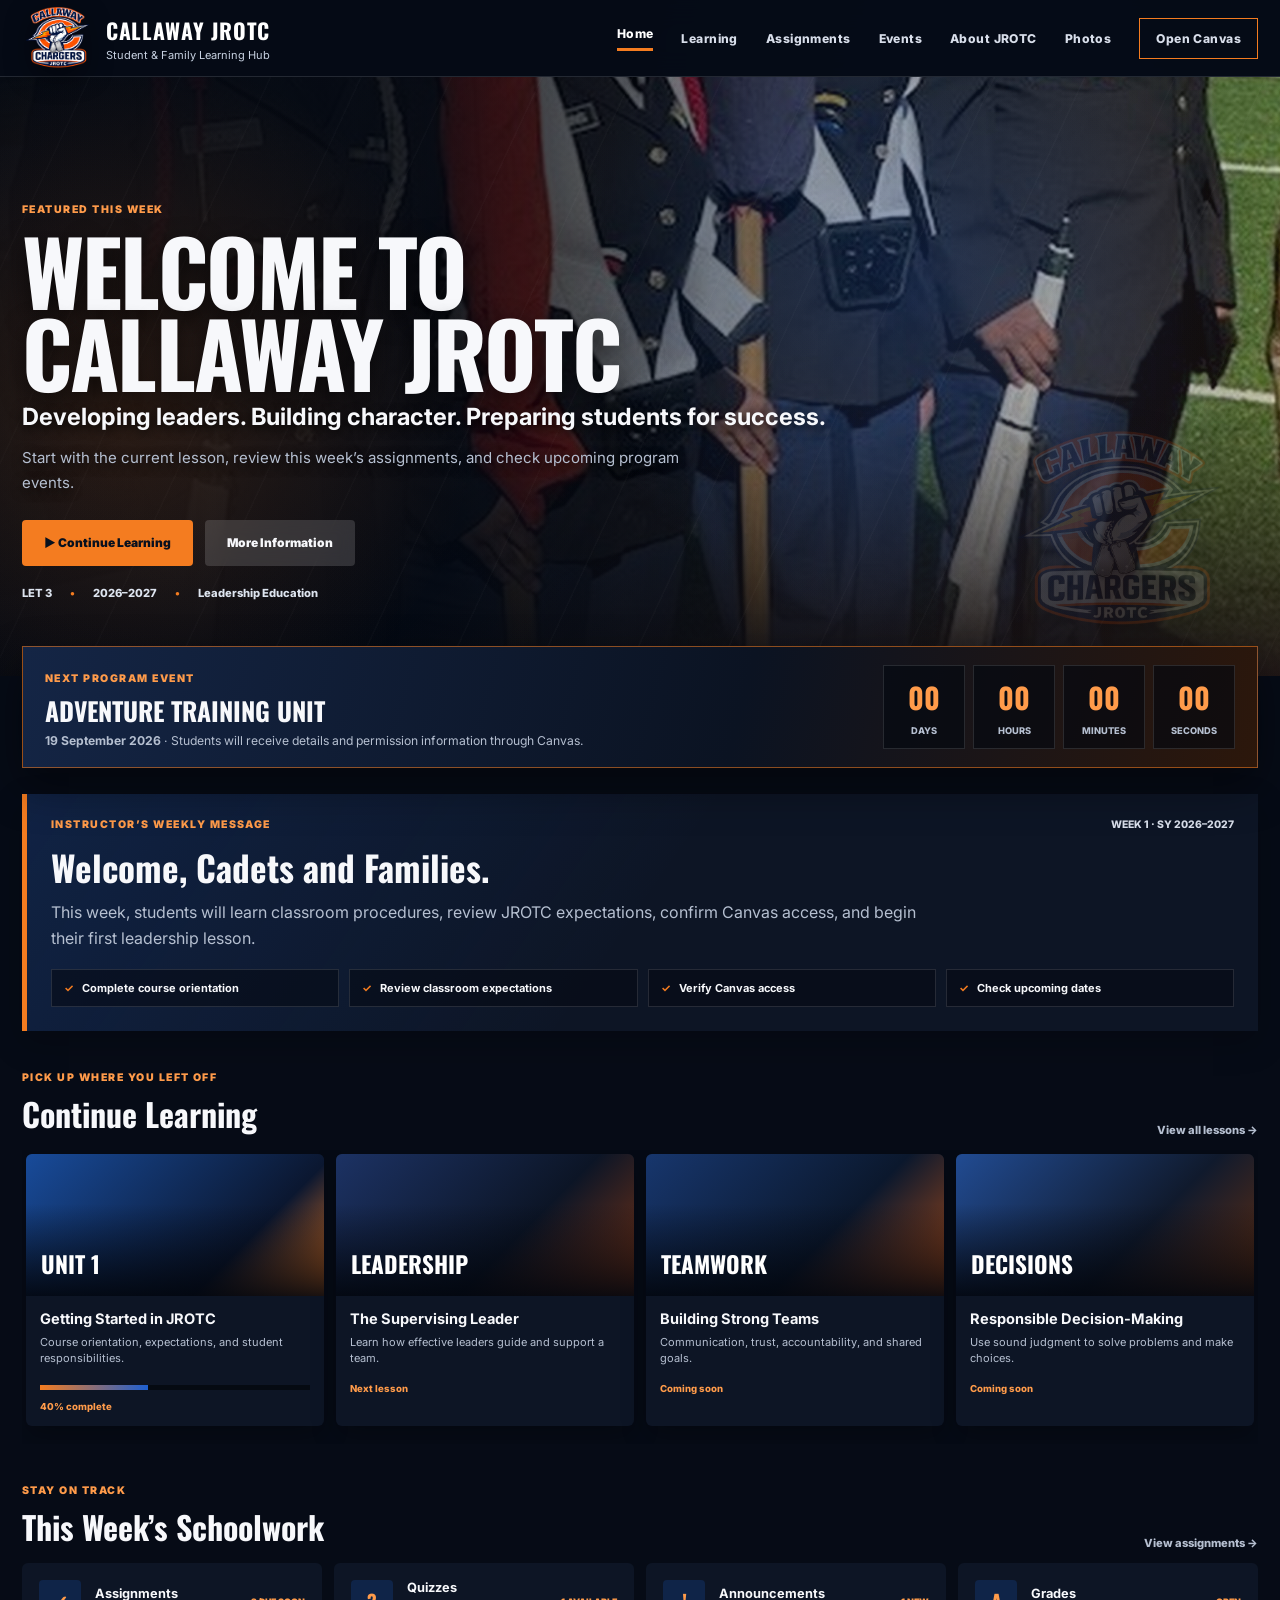
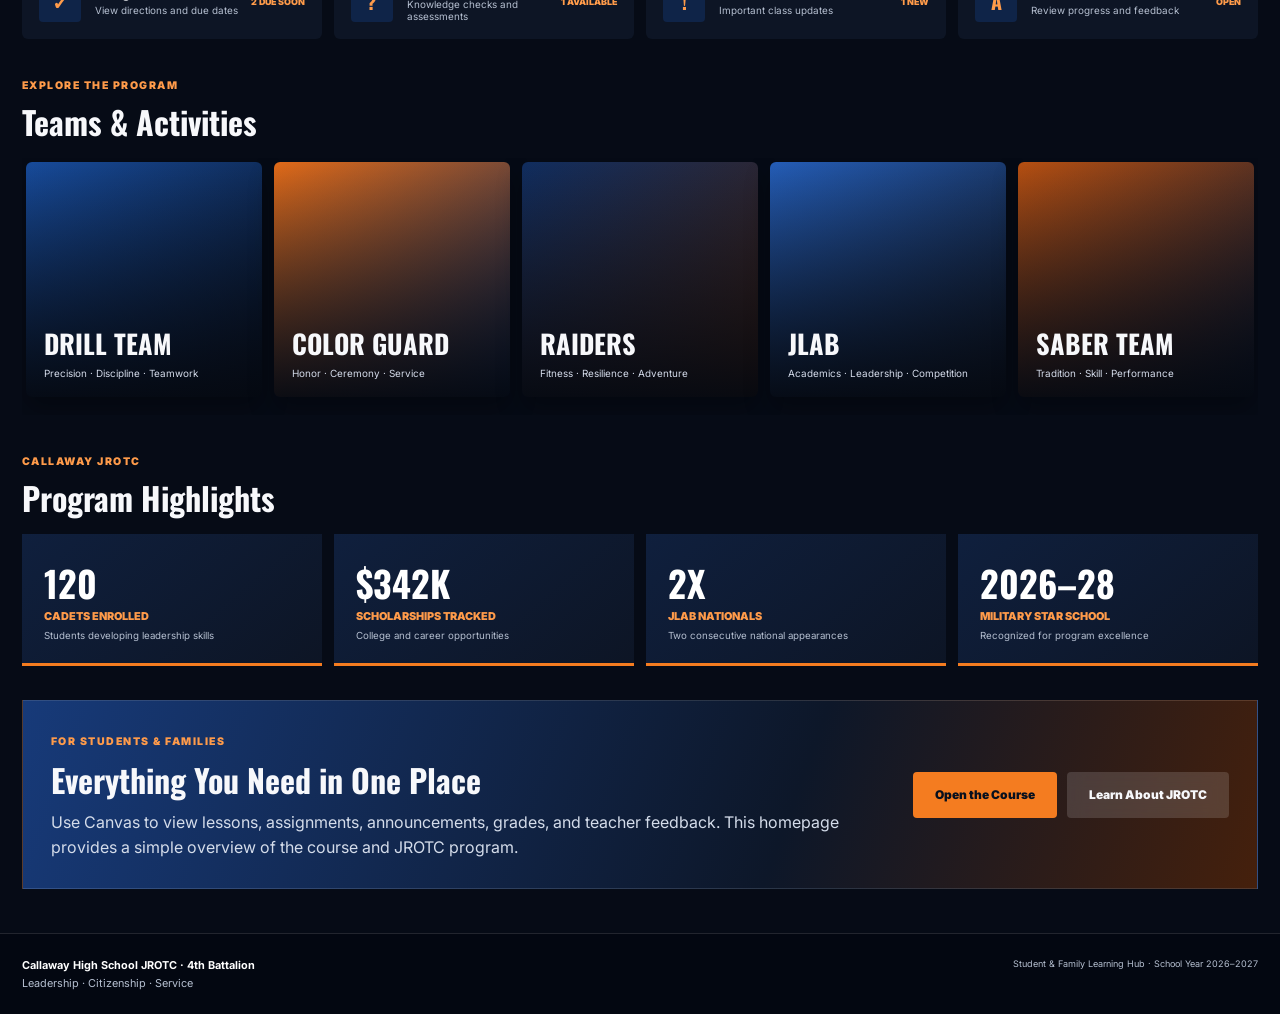
==== commit e0127a5f: "Add files via upload" ====
--- a/index.html
+++ b/index.html
@@ -1,26 +1,229 @@
-<!DOCTYPE html>
+<!doctype html>
 <html lang="en">
 <head>
-<meta charset="UTF-8">
-<meta name="viewport" content="width=device-width,initial-scale=1.0">
-<title>Callaway Leadership Academy</title>
-<link rel="stylesheet" href="css/style.css">
+  <meta charset="utf-8">
+  <meta name="viewport" content="width=device-width,initial-scale=1">
+  <title>Callaway JROTC Student &amp; Family Learning Hub</title>
+  <meta name="description" content="Callaway High School JROTC learning, assignments, events, teams, resources, and program highlights.">
+  <link rel="preconnect" href="https://fonts.googleapis.com">
+  <link rel="preconnect" href="https://fonts.gstatic.com" crossorigin>
+  <link href="https://fonts.googleapis.com/css2?family=Inter:wght@400;500;600;700;800;900&family=Oswald:wght@500;600;700&display=swap" rel="stylesheet">
+  <link rel="stylesheet" href="assets/css/style.css">
+  <script src="assets/js/script.js" defer></script>
 </head>
 <body>
-<header class="hero">
-<h1>Callaway Leadership Academy</h1>
-<p>Army JROTC • LET 3 & LET 4</p>
+<a class="skip-link" href="#main">Skip to main content</a>
+
+<header class="site-header">
+  <div class="header-inner">
+    <a class="brand" href="index.html" aria-label="Callaway JROTC home">
+      <img class="brand-logo" src="images/homepage/callaway-jrotc-logo.png" alt="Callaway Chargers JROTC logo">
+      <span class="brand-copy">
+        <strong>CALLAWAY JROTC</strong>
+        <small>Student &amp; Family Learning Hub</small>
+      </span>
+    </a>
+
+    <button class="menu-button" id="menu-button" type="button" aria-expanded="false" aria-controls="main-nav">Menu</button>
+
+    <nav class="main-nav" id="main-nav" aria-label="Main navigation">
+      <a class="active" href="#home">Home</a>
+      <a href="#learning">Learning</a>
+      <a href="#assignments">Assignments</a>
+      <a href="#events">Events</a>
+      <a href="battalion/our-battalion.html">About JROTC</a>
+      <a href="media/gallery.html">Photos</a>
+      <a class="canvas-button" href="https://jacksonps.instructure.com/courses/90257/modules" target="_top">Open Canvas</a>
+    </nav>
+  </div>
 </header>
-<main class="grid">
-<a class="card" href="lessons/lesson02/index.html">
-<h2>Lesson 2</h2>
-<p>Building Your Leadership Identity</p>
-</a>
-<a class="card" href="lessons/lesson03/index.html">
-<h2>Lesson 3</h2>
-<p>Building a Culture of Excellence</p>
-</a>
+
+<main id="main">
+  <section class="featured" id="home">
+    <div class="featured-overlay"></div>
+    <img class="hero-watermark" src="images/homepage/callaway-jrotc-logo.png" alt="" aria-hidden="true">
+    <div class="featured-content">
+      <span class="featured-label">FEATURED THIS WEEK</span>
+      <h1>Welcome to Callaway JROTC</h1>
+      <p class="featured-tagline">Developing leaders. Building character. Preparing students for success.</p>
+      <p class="featured-summary">Start with the current lesson, review this week’s assignments, and check upcoming program events.</p>
+      <div class="featured-actions">
+        <a class="button button-primary" href="https://jacksonps.instructure.com/courses/90257/modules" target="_top">▶ Continue Learning</a>
+        <a class="button button-secondary" href="#weekly-update">More Information</a>
+      </div>
+      <div class="featured-meta">
+        <span>LET 3</span>
+        <span>2026–2027</span>
+        <span>Leadership Education</span>
+      </div>
+    </div>
+  </section>
+
+  <section class="event-banner" id="events">
+    <div class="event-copy">
+      <span class="section-kicker">NEXT PROGRAM EVENT</span>
+      <h2 id="event-name">Adventure Training Unit</h2>
+      <p><strong id="event-date">19 September 2026</strong> · Students will receive details and permission information through Canvas.</p>
+    </div>
+    <div class="countdown" aria-label="Countdown to Adventure Training Unit">
+      <div><strong id="event-days">00</strong><span>Days</span></div>
+      <div><strong id="event-hours">00</strong><span>Hours</span></div>
+      <div><strong id="event-minutes">00</strong><span>Minutes</span></div>
+      <div><strong id="event-seconds">00</strong><span>Seconds</span></div>
+    </div>
+  </section>
+
+  <section class="weekly-update" id="weekly-update">
+    <div class="weekly-heading">
+      <span class="section-kicker">INSTRUCTOR’S WEEKLY MESSAGE</span>
+      <span class="week-label">WEEK 1 · SY 2026–2027</span>
+    </div>
+    <h2>Welcome, Cadets and Families.</h2>
+    <p>This week, students will learn classroom procedures, review JROTC expectations, confirm Canvas access, and begin their first leadership lesson.</p>
+    <div class="weekly-priorities">
+      <span>Complete course orientation</span>
+      <span>Review classroom expectations</span>
+      <span>Verify Canvas access</span>
+      <span>Check upcoming dates</span>
+    </div>
+  </section>
+
+  <section class="rail-section" id="learning">
+    <div class="rail-heading">
+      <div>
+        <span class="section-kicker">PICK UP WHERE YOU LEFT OFF</span>
+        <h2>Continue Learning</h2>
+      </div>
+      <a href="https://jacksonps.instructure.com/courses/90257/modules" target="_top">View all lessons →</a>
+    </div>
+
+    <div class="content-rail">
+      <a class="content-card featured-card" href="https://jacksonps.instructure.com/courses/90257/modules" target="_top">
+        <div class="card-visual card-unit-one"><span>UNIT 1</span></div>
+        <div class="card-body">
+          <h3>Getting Started in JROTC</h3>
+          <p>Course orientation, expectations, and student responsibilities.</p>
+          <div class="progress-line"><i style="width:40%"></i></div>
+          <small>40% complete</small>
+        </div>
+      </a>
+
+      <a class="content-card" href="https://jacksonps.instructure.com/courses/90257/modules" target="_top">
+        <div class="card-visual card-leadership"><span>LEADERSHIP</span></div>
+        <div class="card-body">
+          <h3>The Supervising Leader</h3>
+          <p>Learn how effective leaders guide and support a team.</p>
+          <small>Next lesson</small>
+        </div>
+      </a>
+
+      <a class="content-card" href="https://jacksonps.instructure.com/courses/90257/modules" target="_top">
+        <div class="card-visual card-teamwork"><span>TEAMWORK</span></div>
+        <div class="card-body">
+          <h3>Building Strong Teams</h3>
+          <p>Communication, trust, accountability, and shared goals.</p>
+          <small>Coming soon</small>
+        </div>
+      </a>
+
+      <a class="content-card" href="https://jacksonps.instructure.com/courses/90257/modules" target="_top">
+        <div class="card-visual card-decisions"><span>DECISIONS</span></div>
+        <div class="card-body">
+          <h3>Responsible Decision-Making</h3>
+          <p>Use sound judgment to solve problems and make choices.</p>
+          <small>Coming soon</small>
+        </div>
+      </a>
+    </div>
+  </section>
+
+  <section class="rail-section" id="assignments">
+    <div class="rail-heading">
+      <div>
+        <span class="section-kicker">STAY ON TRACK</span>
+        <h2>This Week’s Schoolwork</h2>
+      </div>
+      <a href="https://jacksonps.instructure.com/courses/90257/assignments" target="_top">View assignments →</a>
+    </div>
+
+    <div class="quick-rail">
+      <a class="quick-card" href="https://jacksonps.instructure.com/courses/90257/assignments" target="_top">
+        <span class="quick-icon">✓</span>
+        <div><strong>Assignments</strong><small>View directions and due dates</small></div>
+        <em>2 due soon</em>
+      </a>
+      <a class="quick-card" href="https://jacksonps.instructure.com/courses/90257/quizzes" target="_top">
+        <span class="quick-icon">?</span>
+        <div><strong>Quizzes</strong><small>Knowledge checks and assessments</small></div>
+        <em>1 available</em>
+      </a>
+      <a class="quick-card" href="https://jacksonps.instructure.com/courses/90257/announcements" target="_top">
+        <span class="quick-icon">!</span>
+        <div><strong>Announcements</strong><small>Important class updates</small></div>
+        <em>1 new</em>
+      </a>
+      <a class="quick-card" href="https://jacksonps.instructure.com/courses/90257/grades" target="_top">
+        <span class="quick-icon">A</span>
+        <div><strong>Grades</strong><small>Review progress and feedback</small></div>
+        <em>Open</em>
+      </a>
+    </div>
+  </section>
+
+  <section class="rail-section">
+    <div class="rail-heading">
+      <div>
+        <span class="section-kicker">EXPLORE THE PROGRAM</span>
+        <h2>Teams & Activities</h2>
+      </div>
+    </div>
+
+    <div class="content-rail activity-rail">
+      <a class="poster-card drill" href="teams/drill.html"><span>DRILL TEAM</span><small>Precision · Discipline · Teamwork</small></a>
+      <a class="poster-card color-guard" href="teams/color-guard.html"><span>COLOR GUARD</span><small>Honor · Ceremony · Service</small></a>
+      <a class="poster-card raiders" href="teams/raiders.html"><span>RAIDERS</span><small>Fitness · Resilience · Adventure</small></a>
+      <a class="poster-card jlab" href="teams/jlab.html"><span>JLAB</span><small>Academics · Leadership · Competition</small></a>
+      <a class="poster-card saber" href="teams/saber-team.html"><span>SABER TEAM</span><small>Tradition · Skill · Performance</small></a>
+    </div>
+  </section>
+
+  <section class="rail-section">
+    <div class="rail-heading">
+      <div>
+        <span class="section-kicker">CALLAWAY JROTC</span>
+        <h2>Program Highlights</h2>
+      </div>
+    </div>
+
+    <div class="highlight-grid">
+      <article><strong>120</strong><span>Cadets Enrolled</span><small>Students developing leadership skills</small></article>
+      <article><strong>$342K</strong><span>Scholarships Tracked</span><small>College and career opportunities</small></article>
+      <article><strong>2X</strong><span>JLAB Nationals</span><small>Two consecutive national appearances</small></article>
+      <article><strong>2026–28</strong><span>Military Star School</span><small>Recognized for program excellence</small></article>
+    </div>
+  </section>
+
+  <section class="rail-section family-section">
+    <div class="family-card">
+      <div>
+        <span class="section-kicker">FOR STUDENTS & FAMILIES</span>
+        <h2>Everything You Need in One Place</h2>
+        <p>Use Canvas to view lessons, assignments, announcements, grades, and teacher feedback. This homepage provides a simple overview of the course and JROTC program.</p>
+      </div>
+      <div class="family-actions">
+        <a class="button button-primary" href="https://jacksonps.instructure.com/courses/90257" target="_top">Open the Course</a>
+        <a class="button button-secondary" href="battalion/our-battalion.html">Learn About JROTC</a>
+      </div>
+    </div>
+  </section>
 </main>
-<script src="js/app.js"></script>
+
+<footer>
+  <div>
+    <strong>Callaway High School JROTC · 4th Battalion</strong>
+    <span>Leadership · Citizenship · Service</span>
+  </div>
+  <small>Student & Family Learning Hub · School Year 2026–2027</small>
+</footer>
 </body>
-</html>+</html>
--- a/assets/css/style.css
+++ b/assets/css/style.css
@@ -0,0 +1,378 @@
+
+:root{
+  --blue:#123f8c;
+  --blue-bright:#1d5fd1;
+  --orange:#f47c20;
+  --orange-light:#ff9b4a;
+  --ink:#060b16;
+  --panel:#0d1525;
+  --panel-2:#121d30;
+  --text:#f7f8fb;
+  --muted:#b5bfd0;
+  --line:rgba(255,255,255,.12);
+  --shadow:0 18px 45px rgba(0,0,0,.42);
+}
+*{box-sizing:border-box}
+html{scroll-behavior:smooth}
+body{
+  margin:0;
+  background:
+    radial-gradient(circle at 78% 4%,rgba(29,95,209,.22),transparent 28rem),
+    var(--ink);
+  color:var(--text);
+  font-family:Inter,Arial,sans-serif;
+}
+a{color:inherit;text-decoration:none}
+button{font:inherit}
+.skip-link{position:absolute;left:-9999px}
+.skip-link:focus{left:12px;top:12px;z-index:1000;background:#fff;color:#000;padding:10px}
+.site-header{
+  position:sticky;
+  top:0;
+  z-index:50;
+  background:rgba(6,11,22,.94);
+  border-bottom:1px solid var(--line);
+  backdrop-filter:blur(14px);
+}
+.header-inner{
+  width:min(1500px,calc(100% - 44px));
+  min-height:76px;
+  margin:auto;
+  display:flex;
+  align-items:center;
+  justify-content:space-between;
+  gap:24px;
+}
+.brand{display:flex;align-items:center;gap:12px}
+.brand-mark{
+  display:grid;
+  place-items:center;
+  width:42px;height:42px;
+  border:2px solid var(--orange);
+  color:var(--orange);
+  font:800 1.45rem Oswald;
+}
+.brand strong{display:block;font:700 1.25rem Oswald;letter-spacing:.03em}
+.brand small{display:block;color:var(--muted);font-size:.69rem;margin-top:2px}
+.main-nav{display:flex;align-items:center;gap:28px}
+.main-nav a{
+  color:#d8deea;
+  font-size:.76rem;
+  font-weight:800;
+  letter-spacing:.035em;
+}
+.main-nav a:hover,.main-nav a.active{color:#fff}
+.main-nav a.active{border-bottom:3px solid var(--orange);padding-bottom:7px}
+.canvas-button{border:1px solid var(--orange);padding:12px 16px!important}
+.canvas-button:hover{background:var(--orange);color:#07101e!important}
+.menu-button{display:none;background:none;border:1px solid var(--line);color:#fff;padding:8px 12px}
+
+.featured{
+  position:relative;
+  min-height:560px;
+  display:flex;
+  align-items:flex-end;
+  overflow:hidden;
+  background:
+    linear-gradient(90deg,rgba(4,9,18,.98) 0%,rgba(4,9,18,.82) 40%,rgba(4,9,18,.25) 72%),
+    linear-gradient(0deg,var(--ink) 0%,transparent 42%),
+    url("../../images/homepage/hero.jpg") center/cover no-repeat,
+    linear-gradient(135deg,#0c1d3f,#09101e 62%,#3f1e0b);
+}
+.featured:after{
+  content:"";
+  position:absolute;inset:0;
+  background:
+    linear-gradient(130deg,transparent 48%,rgba(244,124,32,.11)),
+    repeating-linear-gradient(115deg,transparent 0 80px,rgba(255,255,255,.018) 81px 82px);
+}
+.featured-overlay{position:absolute;inset:0;background:radial-gradient(circle at 72% 35%,rgba(29,95,209,.25),transparent 22rem)}
+.featured-content{
+  position:relative;
+  z-index:2;
+  width:min(1500px,calc(100% - 44px));
+  margin:0 auto;
+  padding:120px 0 76px;
+}
+.featured-label,.section-kicker{
+  color:var(--orange-light);
+  font-size:.66rem;
+  font-weight:900;
+  letter-spacing:.14em;
+}
+.featured h1{
+  max-width:830px;
+  margin:12px 0 8px;
+  font:700 clamp(3.4rem,7vw,6.6rem)/.92 Oswald;
+  letter-spacing:-.02em;
+  text-transform:uppercase;
+}
+.featured-tagline{font-size:clamp(1.1rem,2vw,1.48rem);font-weight:700;margin:0 0 12px}
+.featured-summary{max-width:660px;color:var(--muted);font-size:.94rem;line-height:1.65}
+.featured-actions{display:flex;gap:12px;margin-top:24px}
+.button{
+  display:inline-flex;align-items:center;justify-content:center;
+  min-height:46px;padding:12px 22px;
+  border-radius:4px;font-size:.75rem;font-weight:900;
+}
+.button-primary{background:var(--orange);color:#07101e}
+.button-primary:hover{background:var(--orange-light);transform:translateY(-2px)}
+.button-secondary{background:rgba(255,255,255,.15);backdrop-filter:blur(8px)}
+.button-secondary:hover{background:rgba(255,255,255,.23)}
+.featured-meta{display:flex;gap:18px;margin-top:20px;color:#dde4ef;font-size:.7rem;font-weight:800}
+.featured-meta span+span:before{content:"•";color:var(--orange);margin-right:18px}
+
+.event-banner,.weekly-update,.rail-section{
+  width:min(1500px,calc(100% - 44px));
+  margin-left:auto;margin-right:auto;
+}
+.event-banner{
+  position:relative;
+  z-index:4;
+  margin-top:-30px;
+  padding:18px 22px;
+  display:grid;
+  grid-template-columns:1fr auto;
+  align-items:center;
+  gap:30px;
+  background:linear-gradient(105deg,#142545,#0b1322 58%,#2c170b);
+  border:1px solid rgba(244,124,32,.55);
+  box-shadow:var(--shadow);
+}
+.event-copy h2{margin:5px 0 4px;font:700 1.6rem Oswald;text-transform:uppercase}
+.event-copy p{margin:0;color:var(--muted);font-size:.76rem}
+.countdown{display:grid;grid-template-columns:repeat(4,82px);gap:8px}
+.countdown div{text-align:center;padding:10px;background:rgba(3,8,16,.62);border:1px solid var(--line)}
+.countdown strong{display:block;color:var(--orange-light);font:700 1.8rem Oswald}
+.countdown span{color:var(--muted);font-size:.58rem;font-weight:800;text-transform:uppercase}
+
+.weekly-update{
+  margin-top:26px;
+  padding:24px;
+  background:linear-gradient(125deg,rgba(29,95,209,.18),transparent 50%),var(--panel);
+  border-left:5px solid var(--orange);
+  box-shadow:0 12px 30px rgba(0,0,0,.22);
+}
+.weekly-heading{display:flex;justify-content:space-between;align-items:center;gap:20px}
+.week-label{color:#d8deea;font-size:.65rem;font-weight:800}
+.weekly-update h2{margin:10px 0 6px;font:700 2.2rem Oswald}
+.weekly-update>p{max-width:900px;margin:0;color:var(--muted);line-height:1.65}
+.weekly-priorities{display:grid;grid-template-columns:repeat(4,1fr);gap:10px;margin-top:18px}
+.weekly-priorities span{
+  padding:11px 12px;background:rgba(4,9,18,.55);border:1px solid var(--line);
+  font-size:.69rem;font-weight:700;
+}
+.weekly-priorities span:before{content:"✓";color:var(--orange);margin-right:8px}
+
+.rail-section{padding-top:34px}
+.rail-heading{display:flex;justify-content:space-between;align-items:end;gap:20px;margin-bottom:13px}
+.rail-heading h2{margin:5px 0 0;font:700 2rem Oswald}
+.rail-heading>a{color:var(--muted);font-size:.7rem;font-weight:800}
+.rail-heading>a:hover{color:var(--orange-light)}
+.content-rail{
+  display:grid;
+  grid-auto-flow:column;
+  grid-auto-columns:minmax(250px,1fr);
+  grid-template-columns:repeat(4,minmax(0,1fr));
+  gap:12px;
+  overflow-x:auto;
+  padding:4px 4px 18px;
+  scrollbar-width:thin;
+}
+.content-card{
+  min-width:0;
+  background:var(--panel);
+  border-radius:6px;
+  overflow:hidden;
+  transition:.22s ease;
+  box-shadow:0 10px 24px rgba(0,0,0,.25);
+}
+.content-card:hover{transform:scale(1.035);z-index:3;box-shadow:var(--shadow)}
+.card-visual{
+  height:142px;
+  display:flex;
+  align-items:flex-end;
+  padding:15px;
+  background-size:cover;background-position:center;
+  position:relative;
+}
+.card-visual:after{content:"";position:absolute;inset:0;background:linear-gradient(0deg,rgba(2,6,14,.9),transparent 65%)}
+.card-visual span{position:relative;z-index:1;color:#fff;font:700 1.45rem Oswald}
+.card-unit-one{background:linear-gradient(135deg,#184b9a,#0b1730 70%,#f47c20)}
+.card-leadership{background:linear-gradient(135deg,#1c3264,#0c1526 60%,#7e3514)}
+.card-teamwork{background:linear-gradient(135deg,#17366d,#0b182d 60%,#ac4c17)}
+.card-decisions{background:linear-gradient(135deg,#214b92,#101a2d 60%,#673010)}
+.card-body{padding:14px}
+.card-body h3{margin:0 0 6px;font-size:.91rem}
+.card-body p{min-height:38px;margin:0;color:var(--muted);font-size:.69rem;line-height:1.45}
+.card-body small{display:block;margin-top:11px;color:var(--orange-light);font-weight:800;font-size:.6rem}
+.progress-line{height:5px;margin-top:13px;background:#050a12}
+.progress-line i{display:block;height:100%;background:linear-gradient(90deg,var(--orange),var(--blue-bright))}
+
+.quick-rail{display:grid;grid-template-columns:repeat(4,1fr);gap:12px}
+.quick-card{
+  display:grid;
+  grid-template-columns:44px 1fr auto;
+  align-items:center;gap:12px;
+  padding:16px;background:var(--panel);border:1px solid transparent;border-radius:6px;
+  transition:.2s ease;
+}
+.quick-card:hover{border-color:var(--orange);transform:translateY(-3px)}
+.quick-icon{
+  display:grid;place-items:center;width:42px;height:42px;
+  background:rgba(29,95,209,.2);color:var(--orange-light);
+  font:800 1.25rem Oswald;border-radius:4px;
+}
+.quick-card strong{display:block;font-size:.8rem}
+.quick-card small{display:block;color:var(--muted);font-size:.62rem;margin-top:3px}
+.quick-card em{color:var(--orange-light);font-size:.56rem;font-style:normal;font-weight:900;text-transform:uppercase}
+
+.activity-rail{grid-template-columns:repeat(5,minmax(0,1fr));grid-auto-columns:minmax(210px,1fr)}
+.poster-card{
+  min-height:235px;
+  padding:18px;
+  display:flex;
+  flex-direction:column;
+  justify-content:flex-end;
+  border-radius:6px;
+  background-size:cover;
+  box-shadow:0 12px 26px rgba(0,0,0,.3);
+  transition:.22s ease;
+}
+.poster-card:hover{transform:scale(1.04);box-shadow:var(--shadow)}
+.poster-card span{font:700 1.65rem Oswald}
+.poster-card small{color:#d4dbea;font-size:.62rem;margin-top:4px}
+.poster-card.drill{background:linear-gradient(0deg,rgba(5,9,17,.94),transparent),linear-gradient(135deg,#174b9b,#091223)}
+.poster-card.color-guard{background:linear-gradient(0deg,rgba(5,9,17,.94),transparent),linear-gradient(135deg,#e16a18,#152b54)}
+.poster-card.raiders{background:linear-gradient(0deg,rgba(5,9,17,.94),transparent),linear-gradient(135deg,#102d5f,#43200e)}
+.poster-card.jlab{background:linear-gradient(0deg,rgba(5,9,17,.94),transparent),linear-gradient(135deg,#245db7,#121a2a)}
+.poster-card.saber{background:linear-gradient(0deg,rgba(5,9,17,.94),transparent),linear-gradient(135deg,#b64f11,#0a1831)}
+
+.highlight-grid{display:grid;grid-template-columns:repeat(4,1fr);gap:12px}
+.highlight-grid article{padding:22px;background:linear-gradient(140deg,rgba(29,95,209,.14),transparent),var(--panel);border-bottom:3px solid var(--orange)}
+.highlight-grid strong{display:block;color:#fff;font:700 2.25rem Oswald}
+.highlight-grid span{display:block;color:var(--orange-light);font-size:.68rem;font-weight:900;text-transform:uppercase}
+.highlight-grid small{display:block;color:var(--muted);font-size:.61rem;margin-top:7px}
+
+.family-section{padding-bottom:44px}
+.family-card{
+  display:grid;grid-template-columns:1.4fr auto;align-items:center;gap:28px;
+  padding:28px;background:linear-gradient(110deg,#173a79,#0d1729 62%,#45200c);
+  border:1px solid rgba(255,255,255,.12);
+}
+.family-card h2{margin:7px 0;font:700 2rem Oswald}
+.family-card p{max-width:850px;margin:0;color:#d4dcea;line-height:1.55}
+.family-actions{display:flex;gap:10px}
+
+footer{
+  padding:24px max(22px,calc((100% - 1500px)/2));
+  display:flex;justify-content:space-between;gap:20px;
+  background:#030711;border-top:1px solid var(--line);
+  color:var(--muted);font-size:.68rem;
+}
+footer strong{display:block;color:#fff}
+footer span{display:block;margin-top:4px}
+
+@media(max-width:1050px){
+  .main-nav{display:none;position:absolute;top:76px;left:0;right:0;padding:18px 22px;background:#070d18;flex-direction:column;align-items:flex-start}
+  .main-nav.open{display:flex}
+  .menu-button{display:block}
+  .content-rail{grid-template-columns:none}
+  .quick-rail,.highlight-grid{grid-template-columns:1fr 1fr}
+  .weekly-priorities{grid-template-columns:1fr 1fr}
+  .family-card{grid-template-columns:1fr}
+}
+@media(max-width:720px){
+  .header-inner,.featured-content,.event-banner,.weekly-update,.rail-section{width:min(100% - 26px,1500px)}
+  .featured{min-height:520px}
+  .featured-content{padding-bottom:58px}
+  .featured h1{font-size:3rem}
+  .event-banner{grid-template-columns:1fr}
+  .countdown{grid-template-columns:repeat(2,1fr)}
+  .weekly-heading,.rail-heading{align-items:flex-start;flex-direction:column}
+  .quick-rail,.highlight-grid,.weekly-priorities{grid-template-columns:1fr}
+  .family-actions,.featured-actions{flex-direction:column;align-items:stretch}
+  footer{flex-direction:column}
+}
+
+
+/* VERSION 8.0 — CALLAWAY LOGO + REAL HERO PHOTOGRAPH */
+.brand{
+  min-width:290px;
+}
+.brand-logo{
+  width:72px;
+  height:72px;
+  object-fit:contain;
+  flex:0 0 auto;
+  filter:drop-shadow(0 8px 14px rgba(0,0,0,.45));
+}
+.brand-copy strong{
+  color:#fff;
+  font-size:1.35rem;
+}
+.brand-copy small{
+  color:#c8d2e2;
+}
+.featured{
+  min-height:590px;
+  background:
+    linear-gradient(90deg,rgba(3,8,17,.98) 0%,rgba(3,8,17,.88) 34%,rgba(3,8,17,.37) 64%,rgba(3,8,17,.18) 100%),
+    linear-gradient(0deg,var(--ink) 0%,transparent 46%),
+    url("../../images/homepage/hero.jpg") center 38%/cover no-repeat;
+}
+.featured:before{
+  content:"";
+  position:absolute;
+  inset:0;
+  z-index:1;
+  background:
+    radial-gradient(circle at 10% 55%,rgba(244,124,32,.16),transparent 22rem),
+    linear-gradient(90deg,rgba(6,11,22,.22),transparent 54%);
+  pointer-events:none;
+}
+.hero-watermark{
+  position:absolute;
+  z-index:2;
+  right:3.5%;
+  bottom:5%;
+  width:clamp(170px,18vw,310px);
+  opacity:.13;
+  filter:drop-shadow(0 12px 24px rgba(0,0,0,.6));
+  pointer-events:none;
+}
+.featured-content{
+  z-index:3;
+}
+.featured h1{
+  max-width:760px;
+  text-shadow:0 8px 24px rgba(0,0,0,.65);
+}
+.featured-tagline,
+.featured-summary{
+  text-shadow:0 3px 12px rgba(0,0,0,.85);
+}
+@media(max-width:1050px){
+  .brand{min-width:0}
+  .brand-logo{width:58px;height:58px}
+}
+@media(max-width:720px){
+  .brand-copy small{display:none}
+  .brand-logo{width:48px;height:48px}
+  .hero-watermark{display:none}
+  .featured{
+    background:
+      linear-gradient(90deg,rgba(3,8,17,.97),rgba(3,8,17,.64)),
+      linear-gradient(0deg,var(--ink),transparent 48%),
+      url("../../images/homepage/hero.jpg") 58% center/cover no-repeat;
+  }
+}
+
+/* VERSION 9.0 FINAL CORRECTIONS */
+.countdown div{min-width:0}
+@media(max-width:900px){
+  .countdown{grid-template-columns:repeat(4,minmax(64px,1fr))}
+}
+@media(max-width:560px){
+  .countdown{grid-template-columns:repeat(2,1fr)}
+}
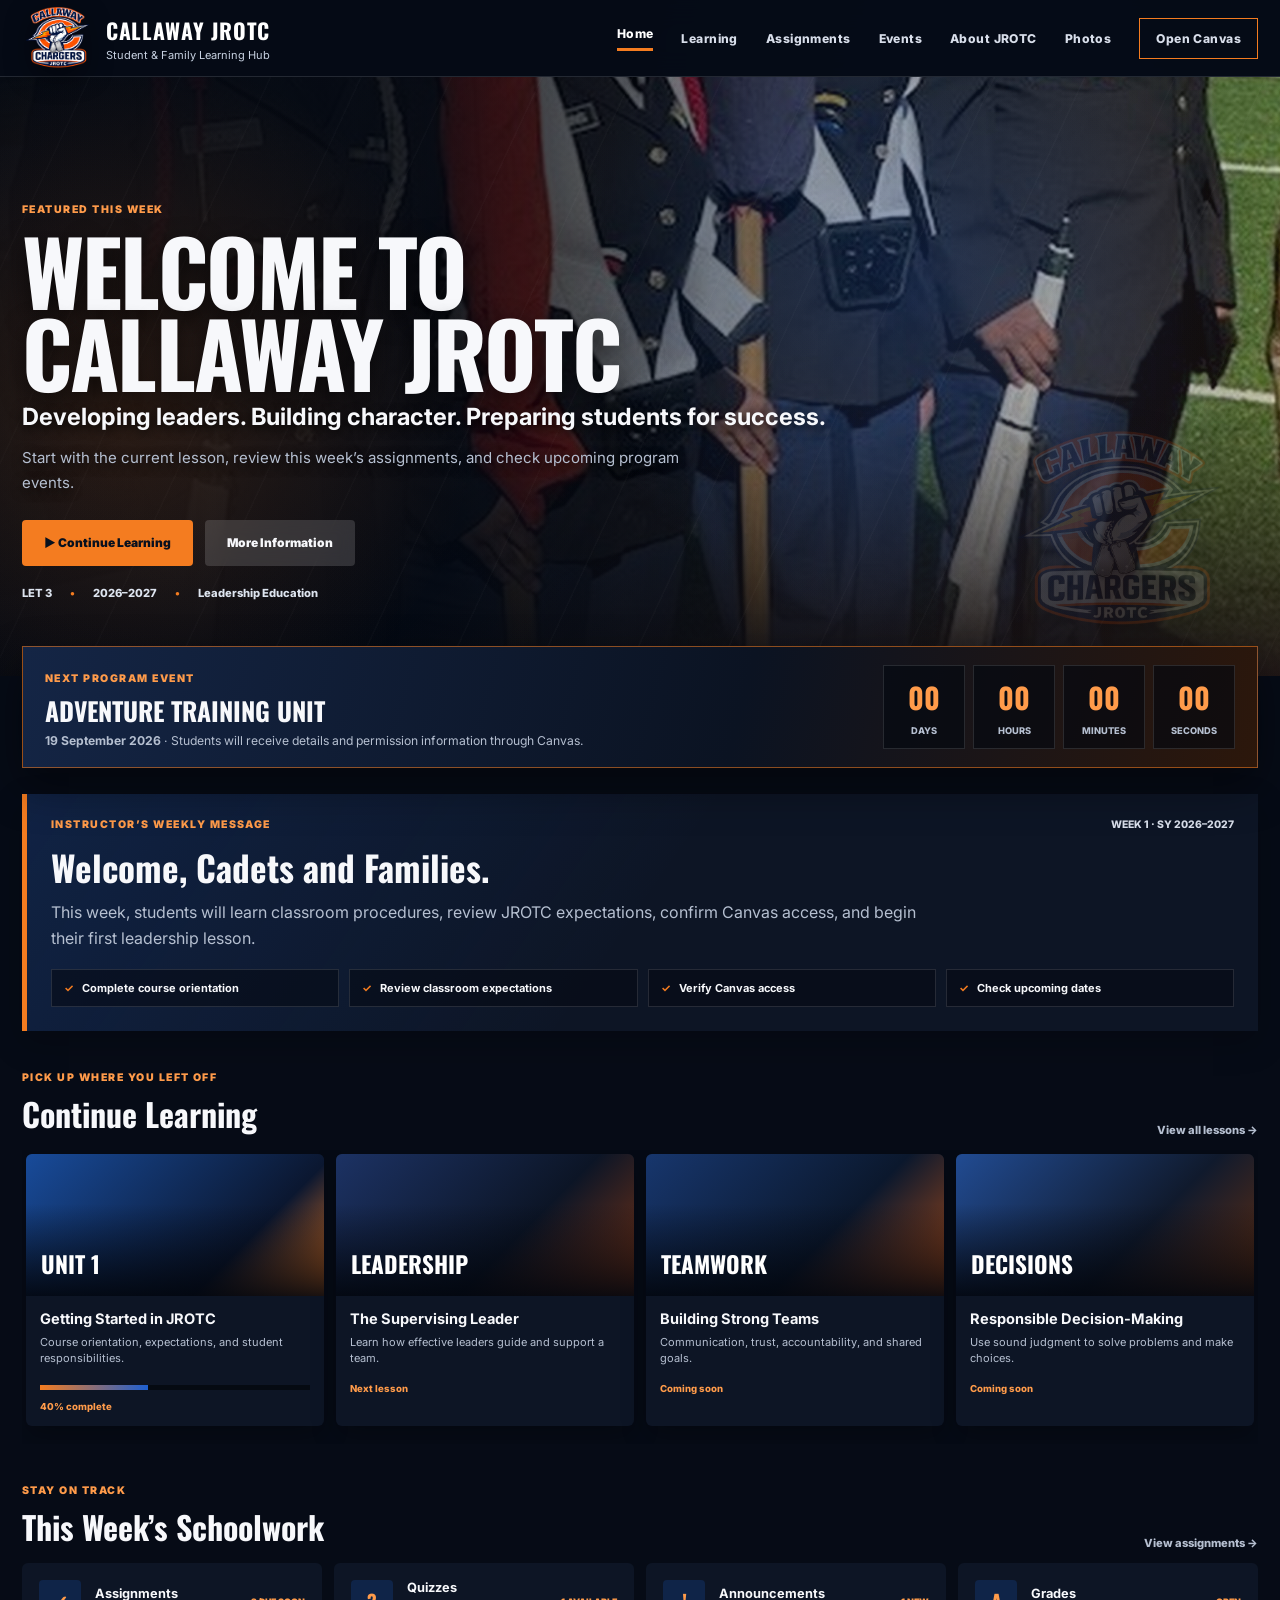
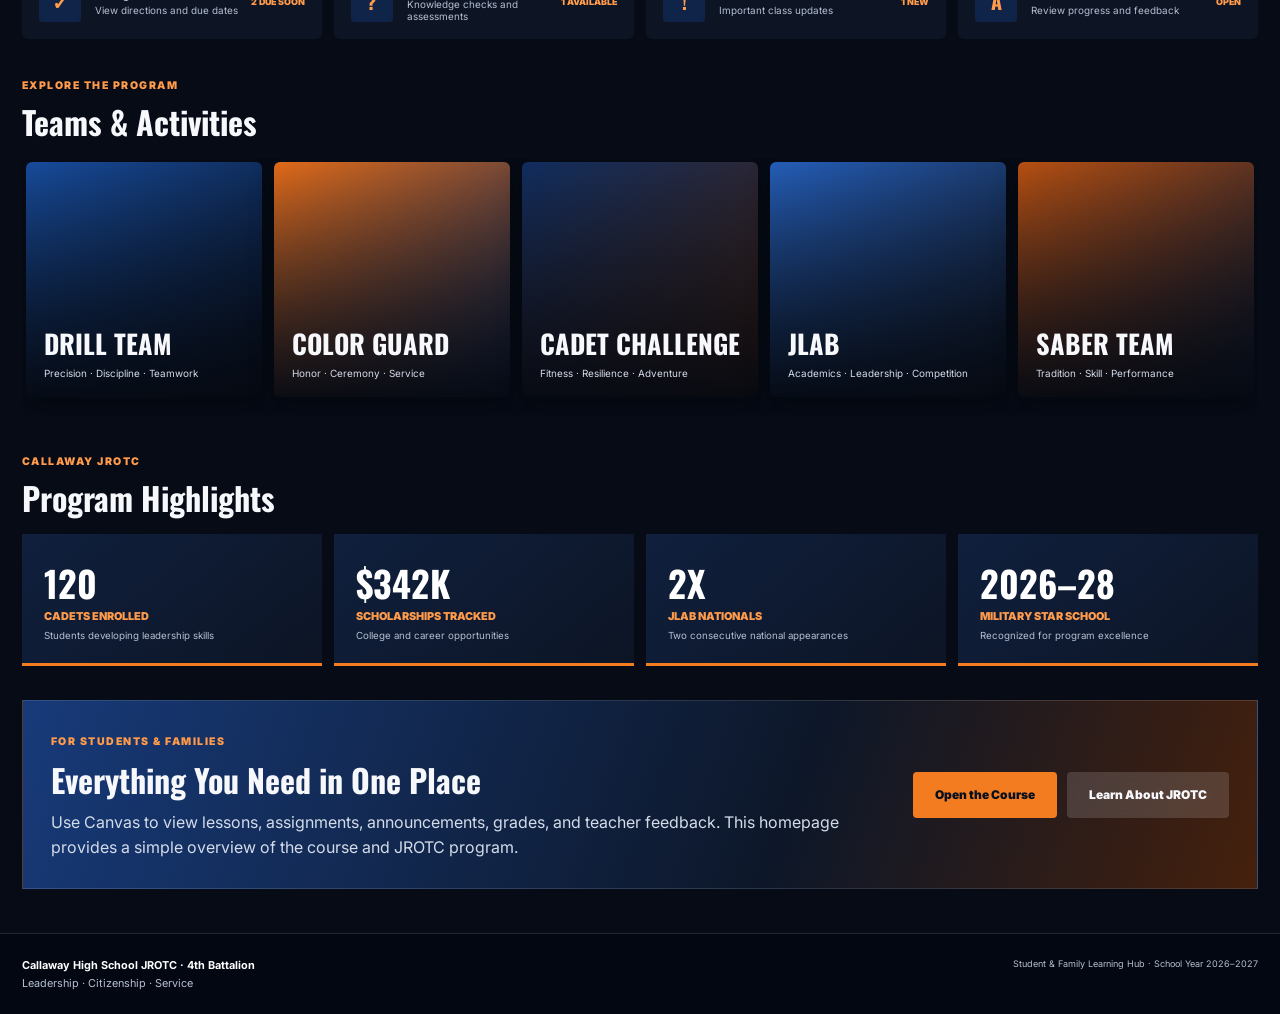
==== commit 7a2825aa: "Update index.html" ====
--- a/index.html
+++ b/index.html
@@ -181,7 +181,7 @@
     <div class="content-rail activity-rail">
       <a class="poster-card drill" href="teams/drill.html"><span>DRILL TEAM</span><small>Precision · Discipline · Teamwork</small></a>
       <a class="poster-card color-guard" href="teams/color-guard.html"><span>COLOR GUARD</span><small>Honor · Ceremony · Service</small></a>
-      <a class="poster-card raiders" href="teams/raiders.html"><span>RAIDERS</span><small>Fitness · Resilience · Adventure</small></a>
+      <a class="poster-card raiders" href="teams/cadet challenge.html"><span>CADET CHALLENGE</span><small>Fitness · Resilience · Adventure</small></a>
       <a class="poster-card jlab" href="teams/jlab.html"><span>JLAB</span><small>Academics · Leadership · Competition</small></a>
       <a class="poster-card saber" href="teams/saber-team.html"><span>SABER TEAM</span><small>Tradition · Skill · Performance</small></a>
     </div>
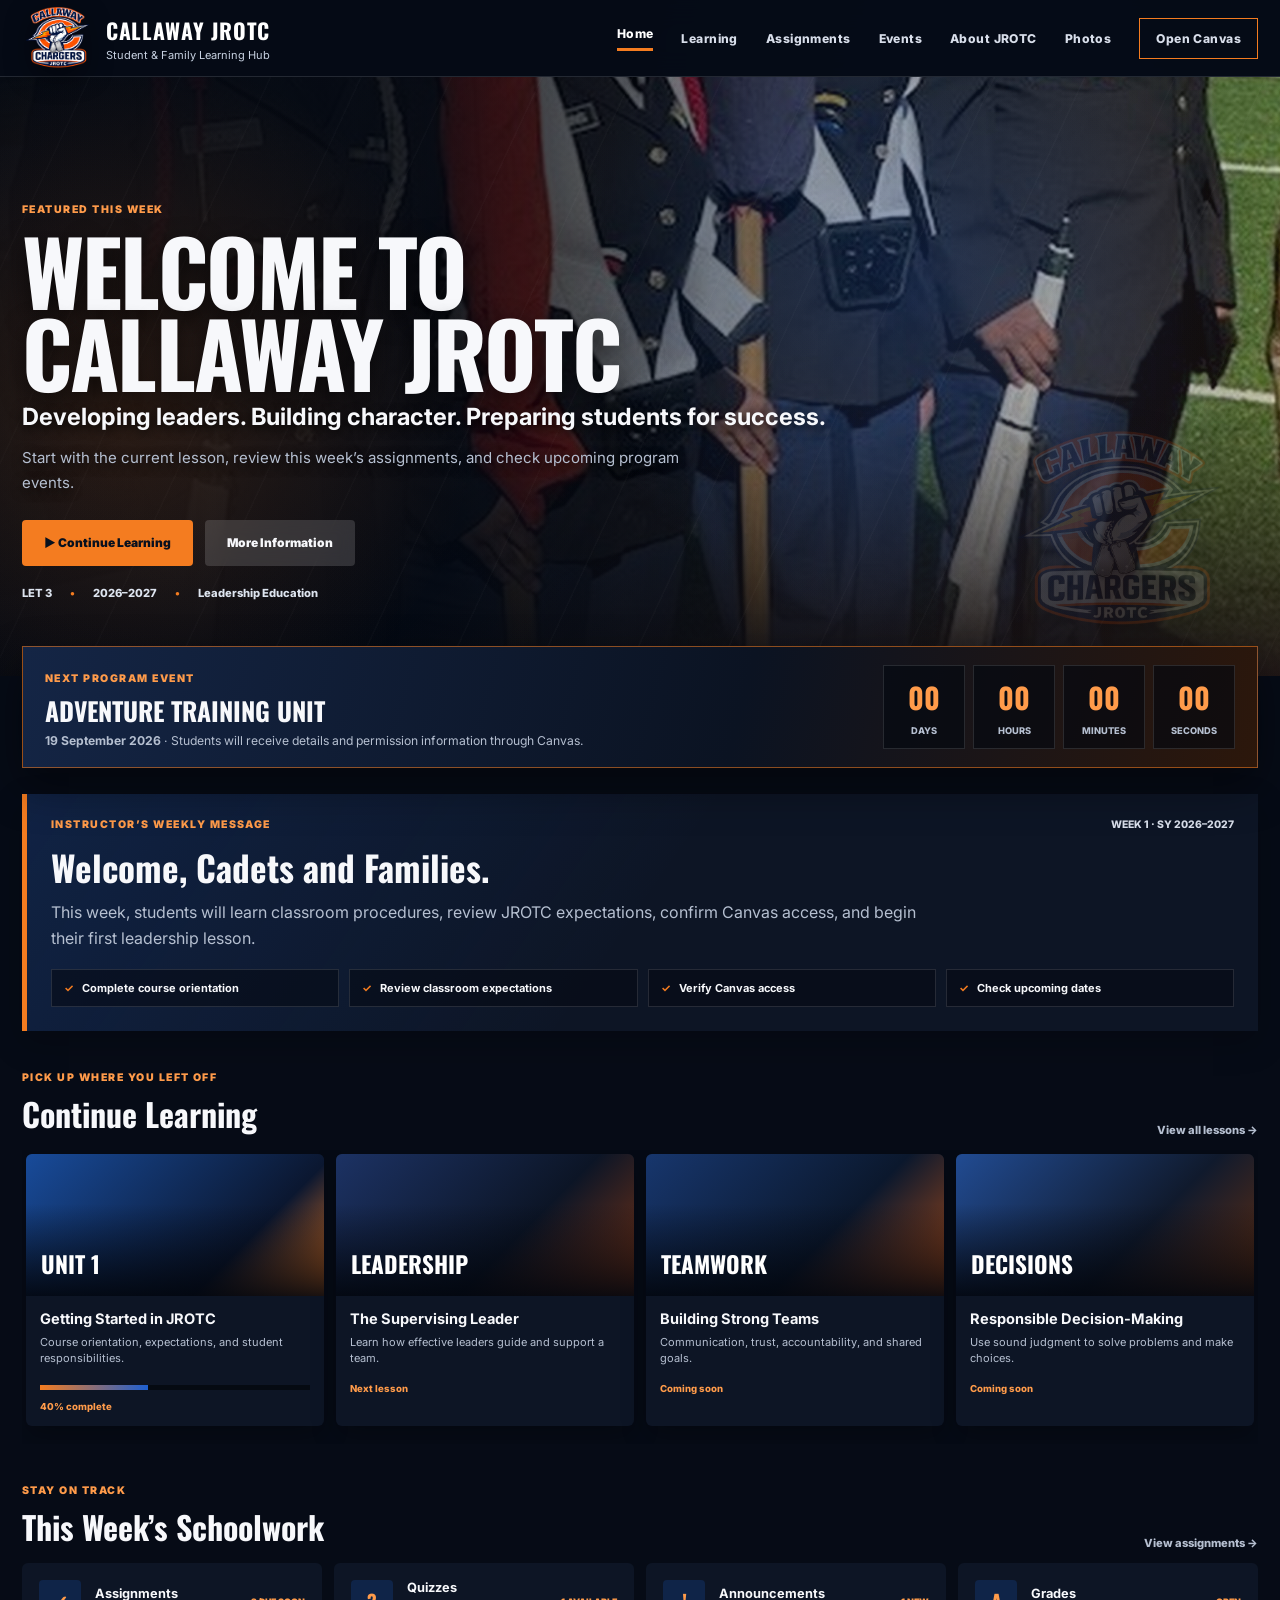
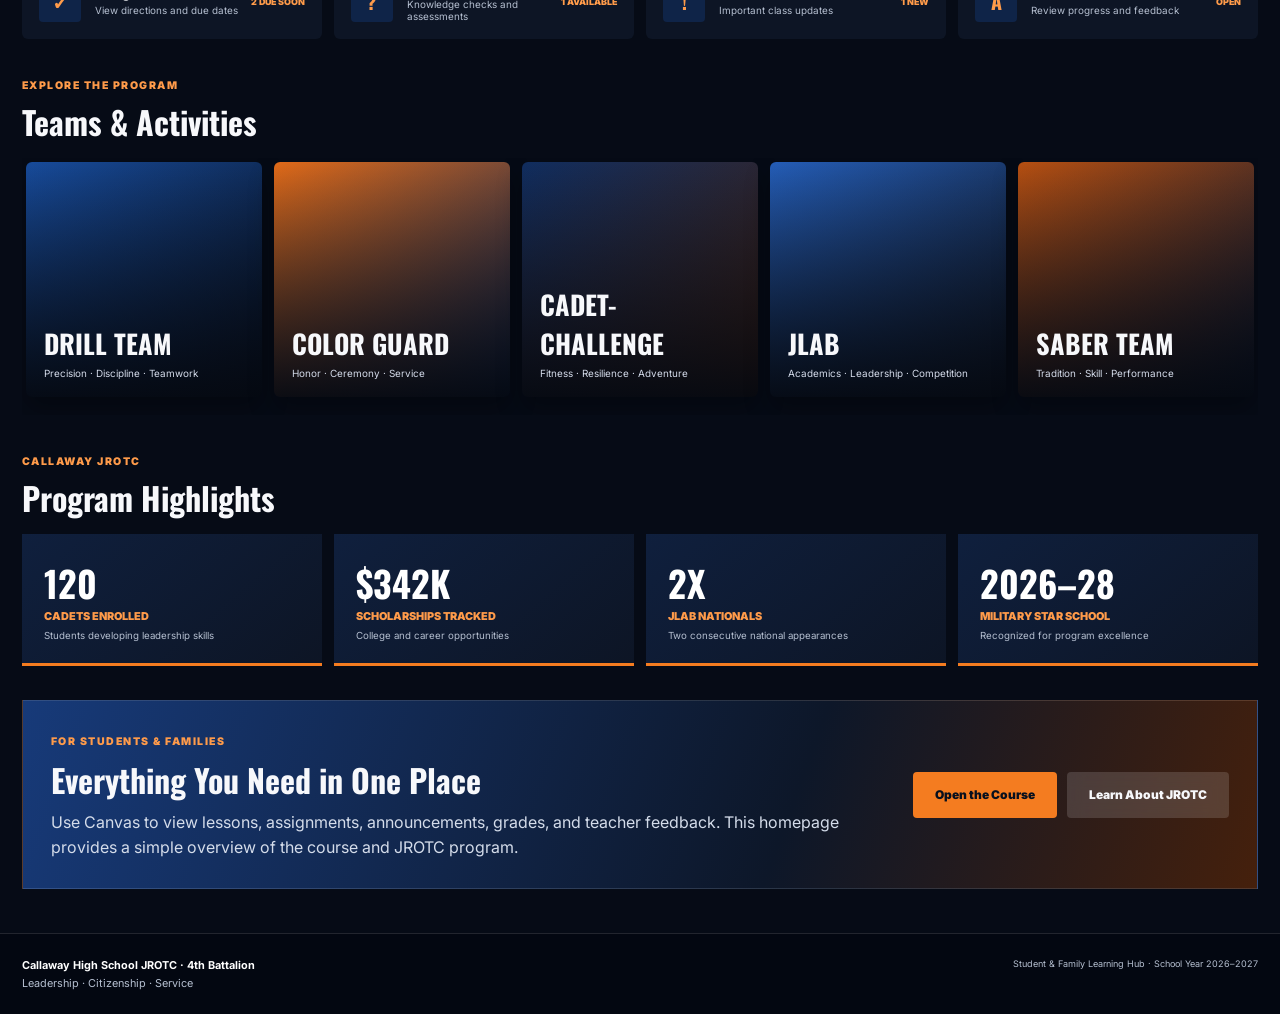
==== commit fa4d575c: "Update index.html" ====
--- a/index.html
+++ b/index.html
@@ -181,7 +181,7 @@
     <div class="content-rail activity-rail">
       <a class="poster-card drill" href="teams/drill.html"><span>DRILL TEAM</span><small>Precision · Discipline · Teamwork</small></a>
       <a class="poster-card color-guard" href="teams/color-guard.html"><span>COLOR GUARD</span><small>Honor · Ceremony · Service</small></a>
-      <a class="poster-card raiders" href="teams/cadet challenge.html"><span>CADET CHALLENGE</span><small>Fitness · Resilience · Adventure</small></a>
+      <a class="poster-card raiders" href="teams/cadet-challenge.html"><span>CADET-CHALLENGE</span><small>Fitness · Resilience · Adventure</small></a>
       <a class="poster-card jlab" href="teams/jlab.html"><span>JLAB</span><small>Academics · Leadership · Competition</small></a>
       <a class="poster-card saber" href="teams/saber-team.html"><span>SABER TEAM</span><small>Tradition · Skill · Performance</small></a>
     </div>
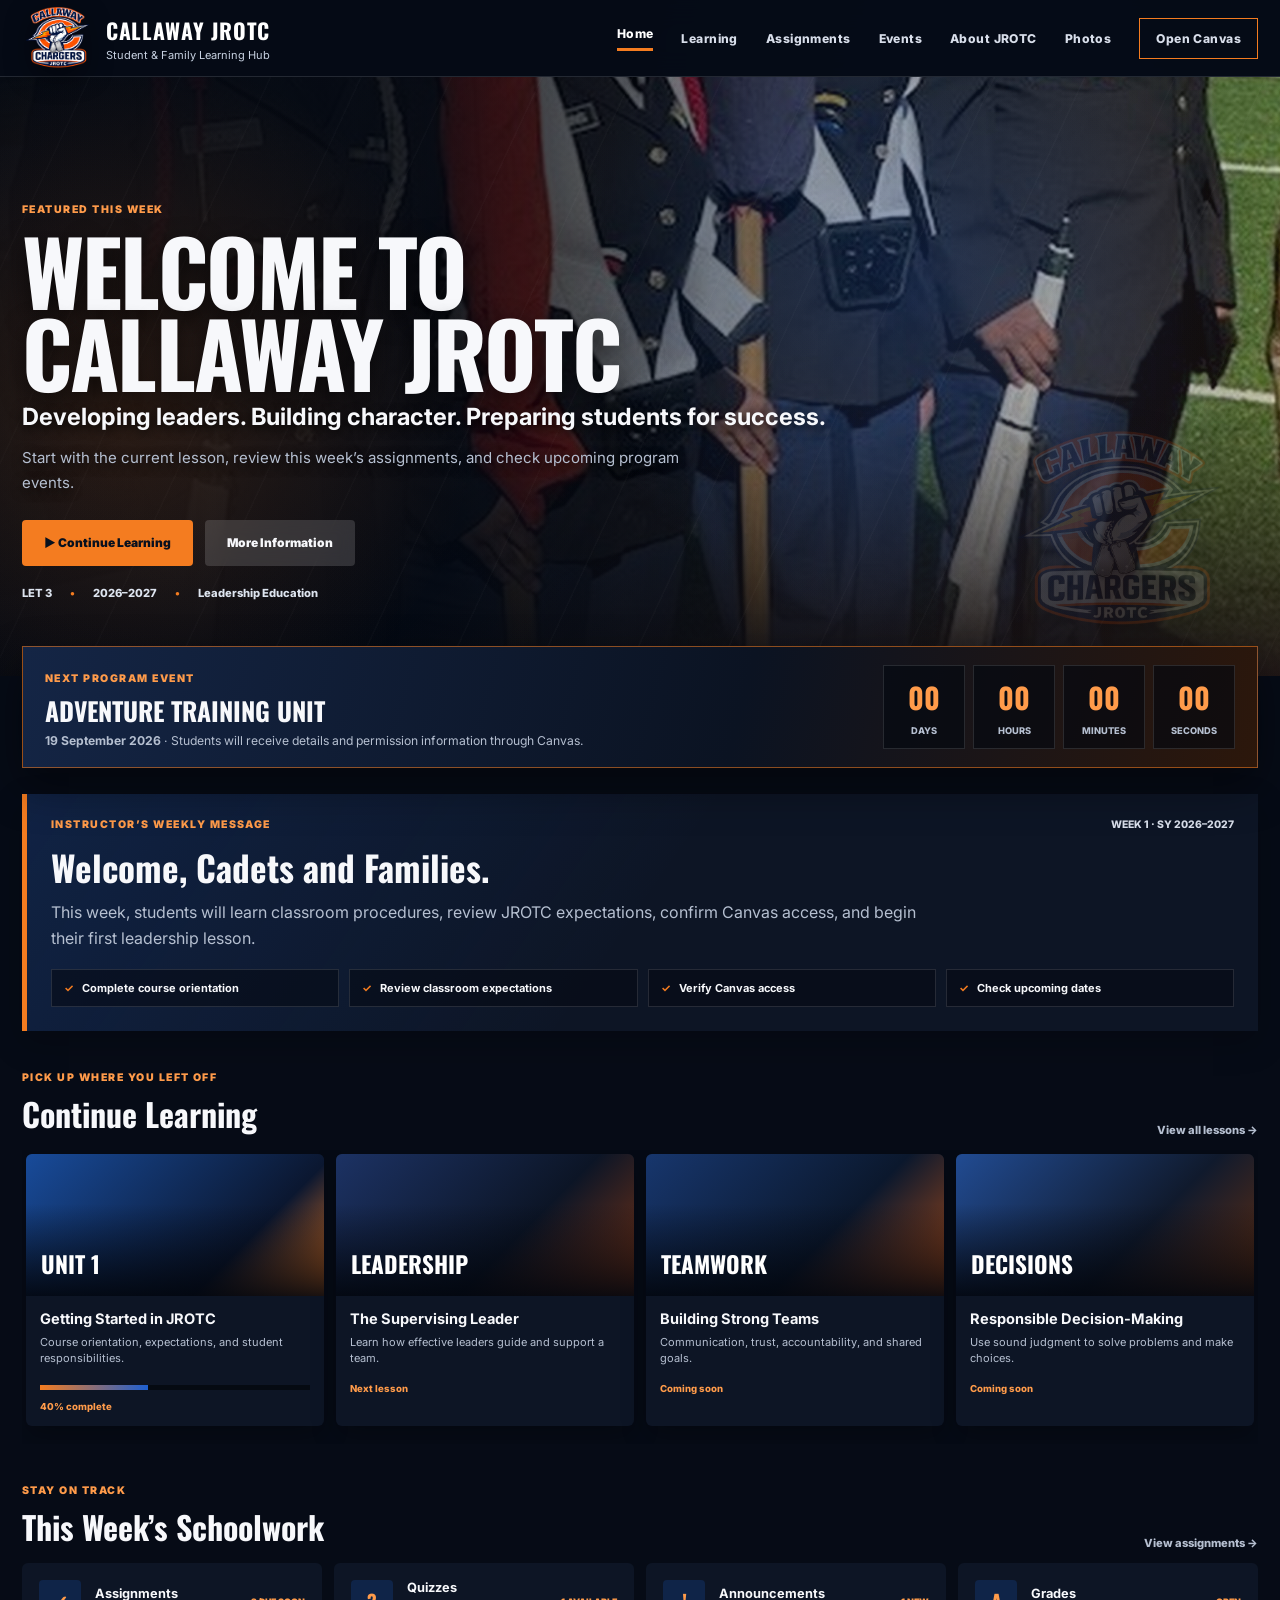
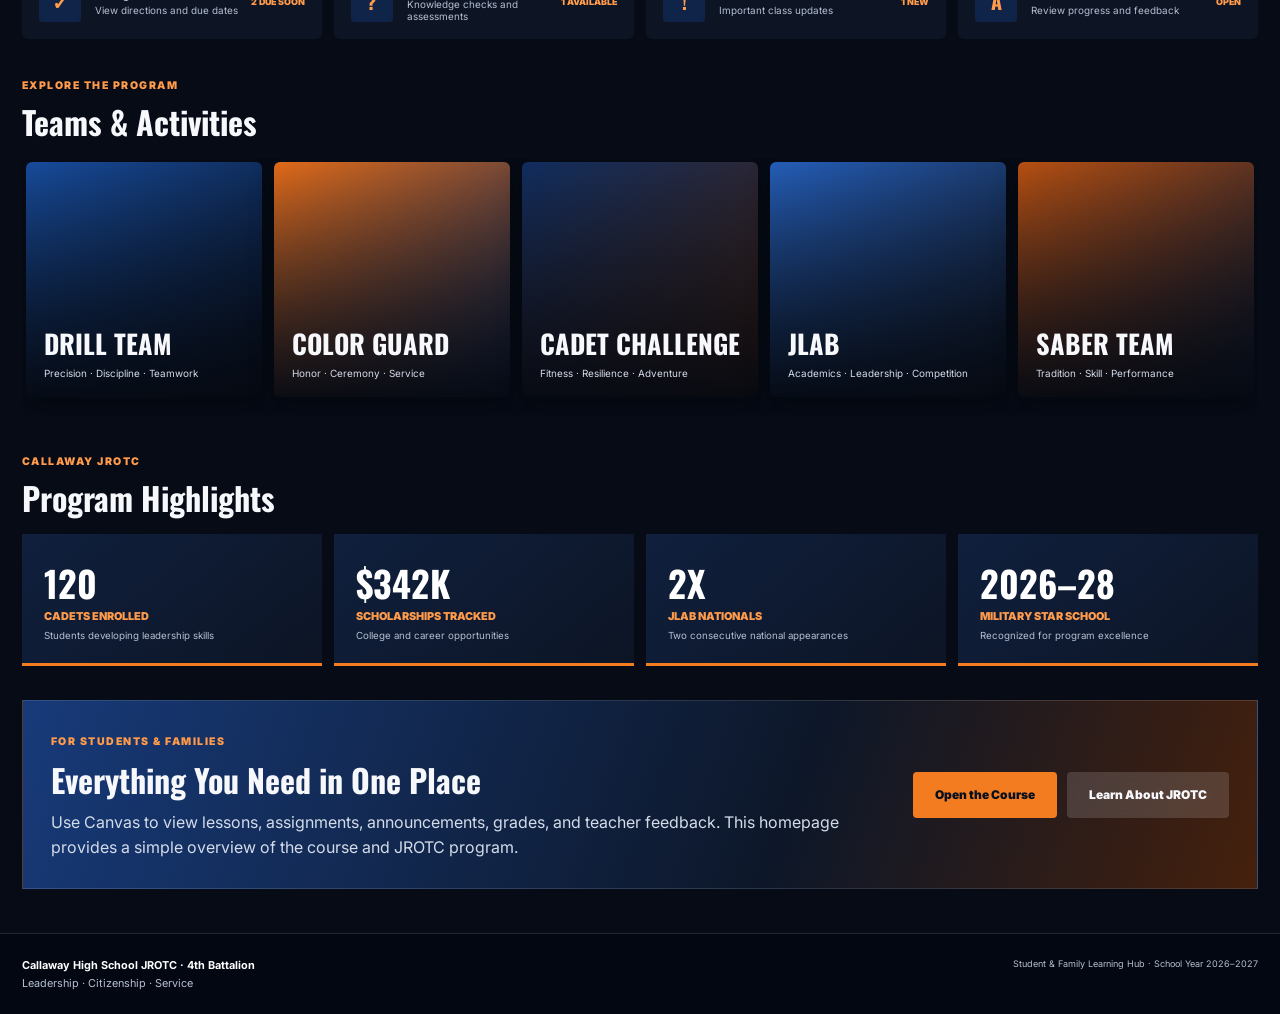
==== commit 86be0793: "Update index.html" ====
--- a/index.html
+++ b/index.html
@@ -181,7 +181,7 @@
     <div class="content-rail activity-rail">
       <a class="poster-card drill" href="teams/drill.html"><span>DRILL TEAM</span><small>Precision · Discipline · Teamwork</small></a>
       <a class="poster-card color-guard" href="teams/color-guard.html"><span>COLOR GUARD</span><small>Honor · Ceremony · Service</small></a>
-      <a class="poster-card raiders" href="teams/cadet-challenge.html"><span>CADET-CHALLENGE</span><small>Fitness · Resilience · Adventure</small></a>
+      <a class="poster-card raiders" href="teams/cadet challenge.html"><span>CADET CHALLENGE</span><small>Fitness · Resilience · Adventure</small></a>
       <a class="poster-card jlab" href="teams/jlab.html"><span>JLAB</span><small>Academics · Leadership · Competition</small></a>
       <a class="poster-card saber" href="teams/saber-team.html"><span>SABER TEAM</span><small>Tradition · Skill · Performance</small></a>
     </div>
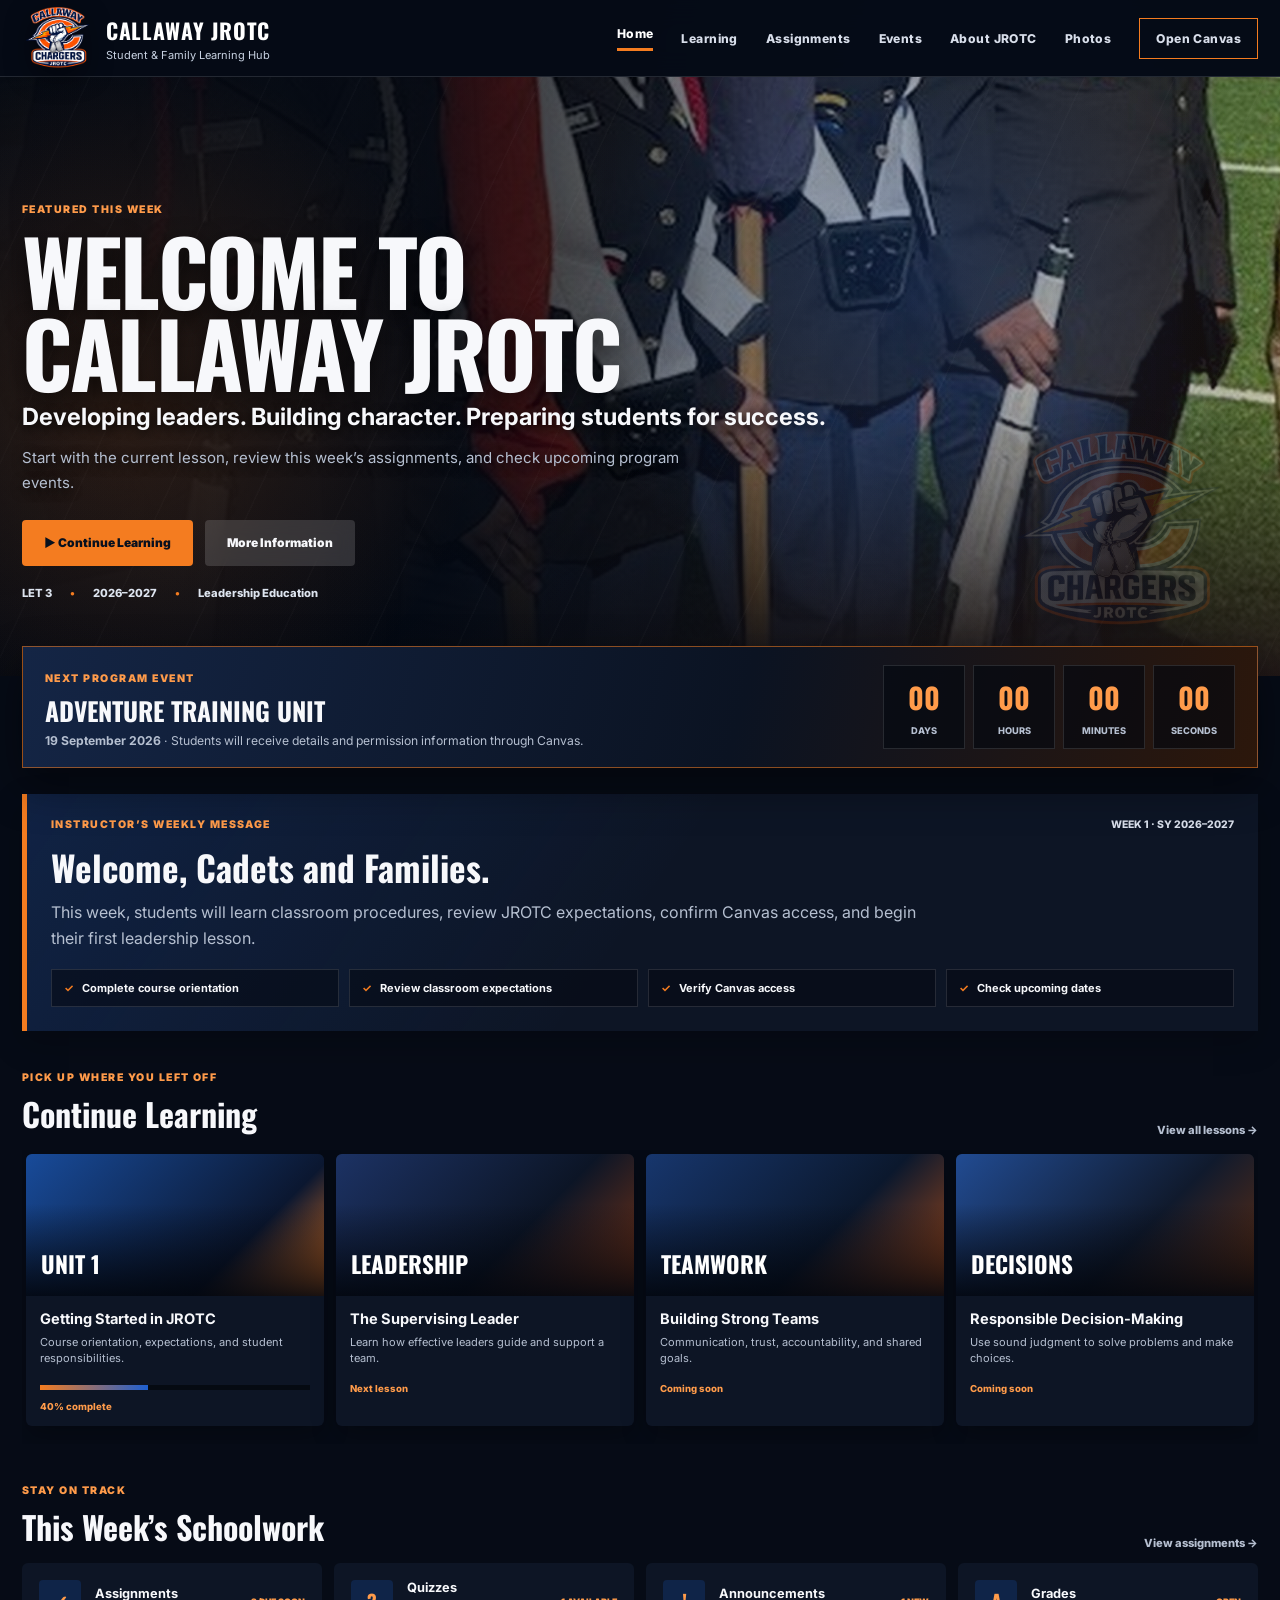
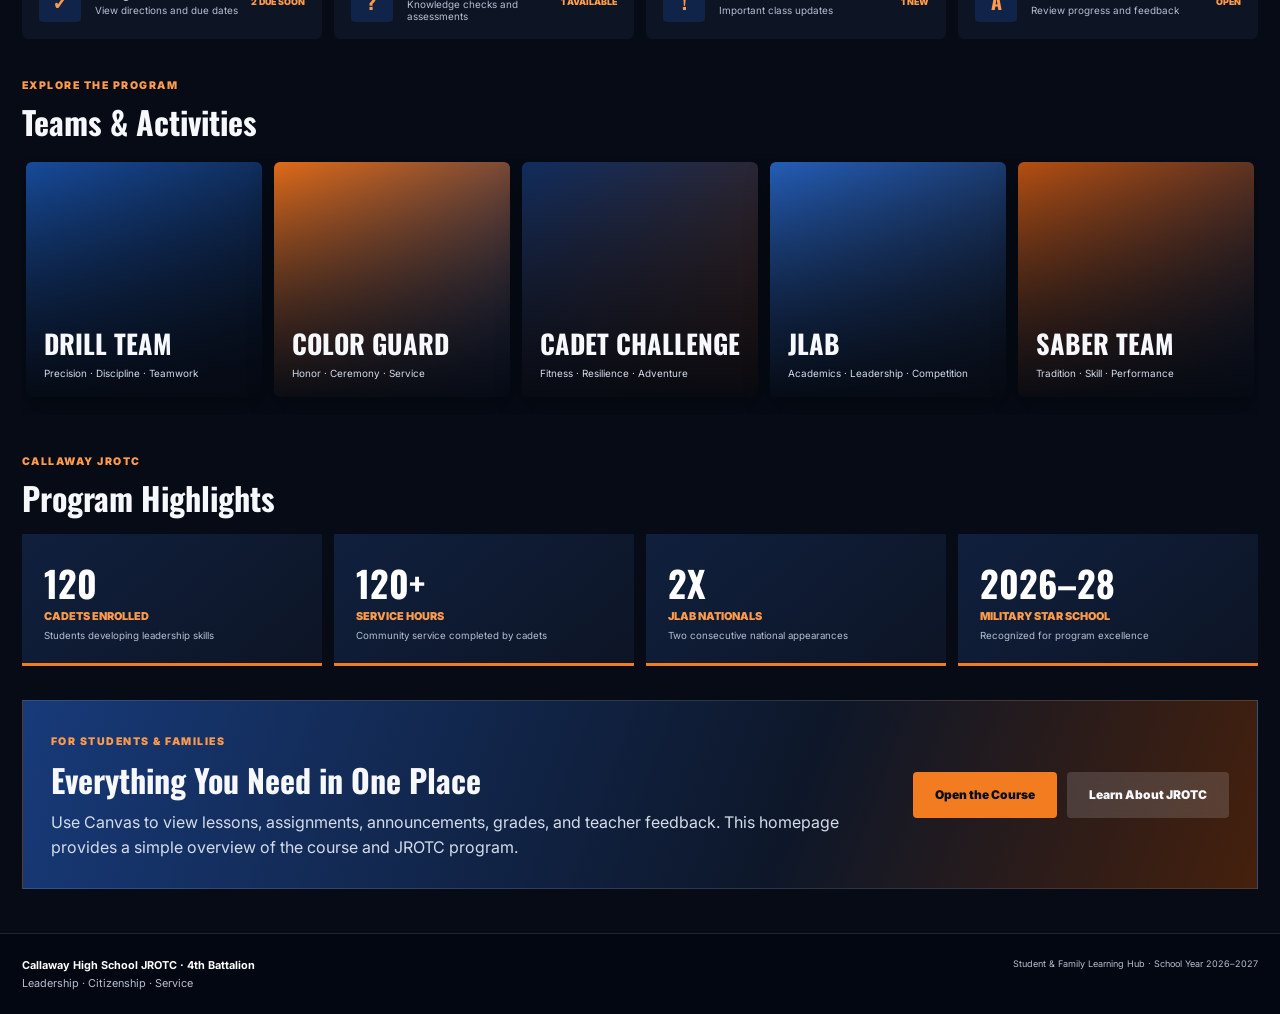
==== commit bba5606e: "Update index.html" ====
--- a/index.html
+++ b/index.html
@@ -197,7 +197,7 @@
 
     <div class="highlight-grid">
       <article><strong>120</strong><span>Cadets Enrolled</span><small>Students developing leadership skills</small></article>
-      <article><strong>$342K</strong><span>Scholarships Tracked</span><small>College and career opportunities</small></article>
+      <article><strong>120+</strong><span>SERVICE HOURS</span><small>Community service completed by cadets</small></article>
       <article><strong>2X</strong><span>JLAB Nationals</span><small>Two consecutive national appearances</small></article>
       <article><strong>2026–28</strong><span>Military Star School</span><small>Recognized for program excellence</small></article>
     </div>
